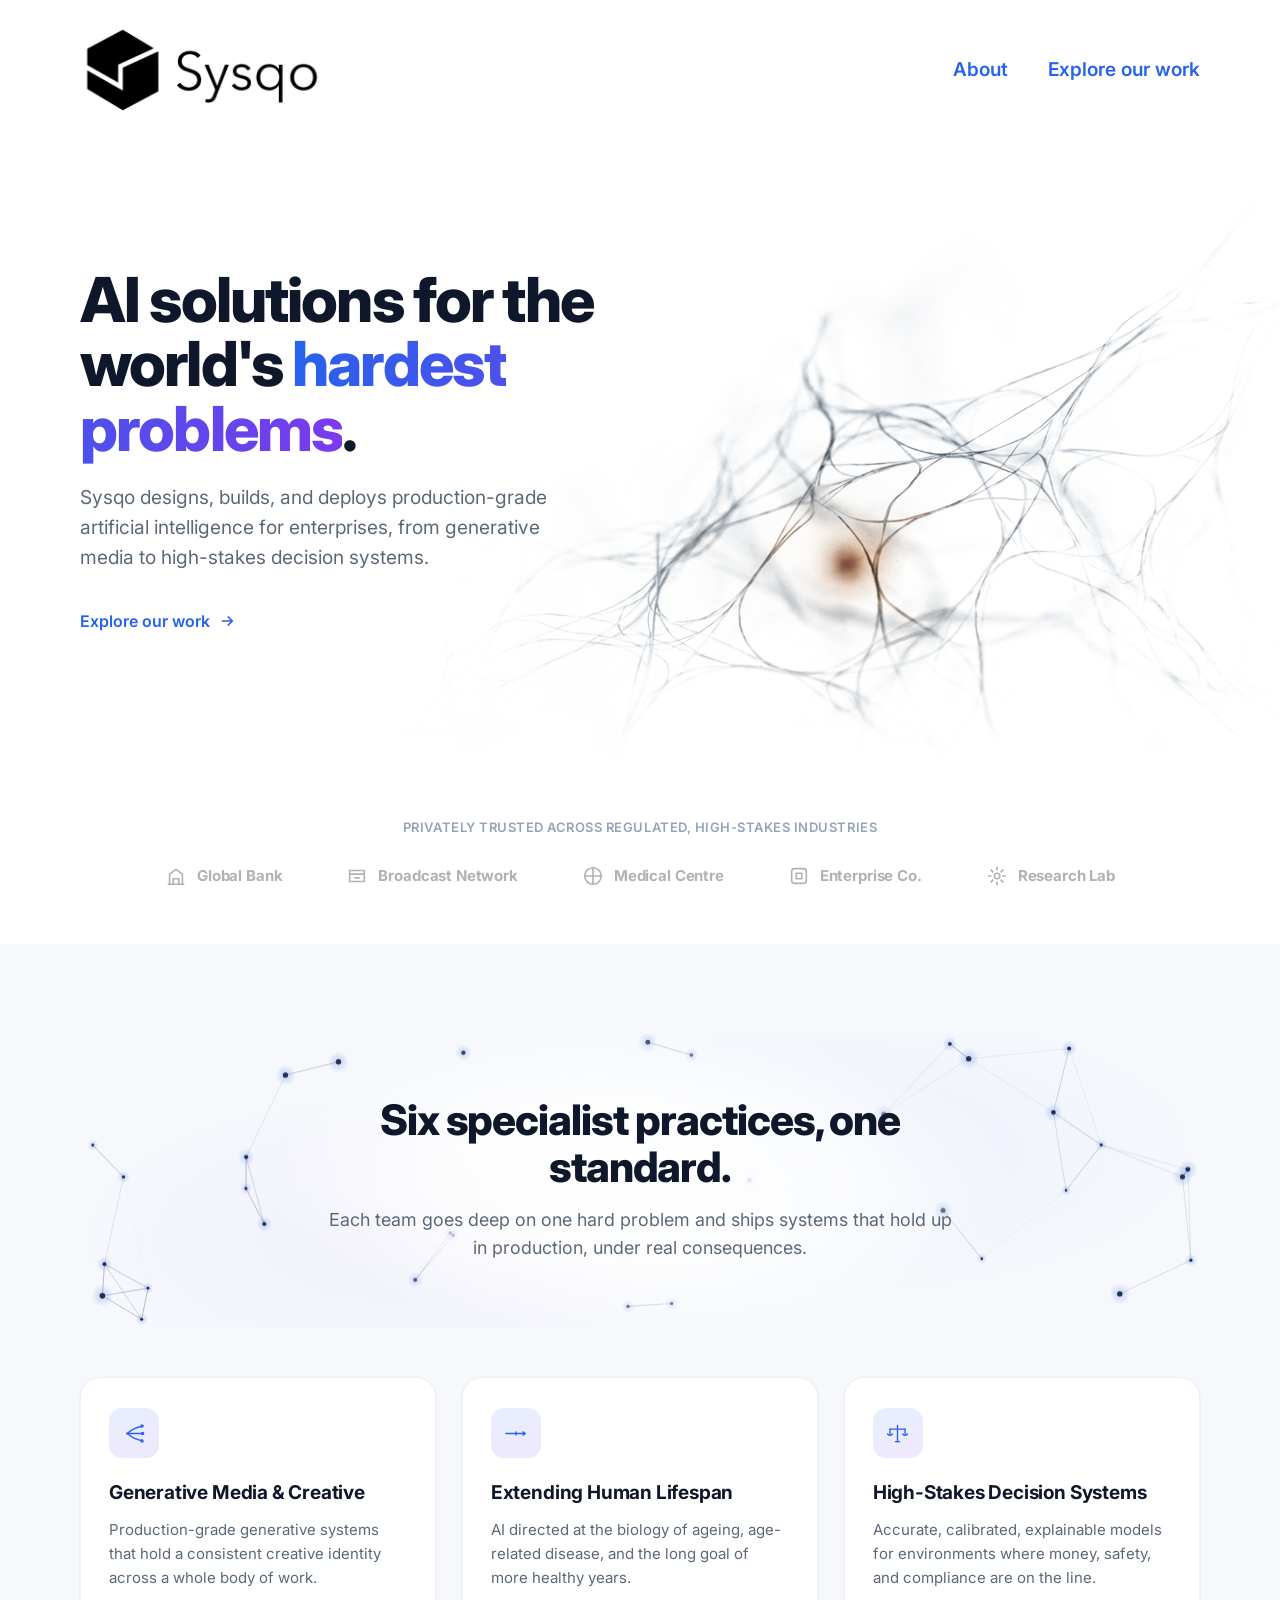
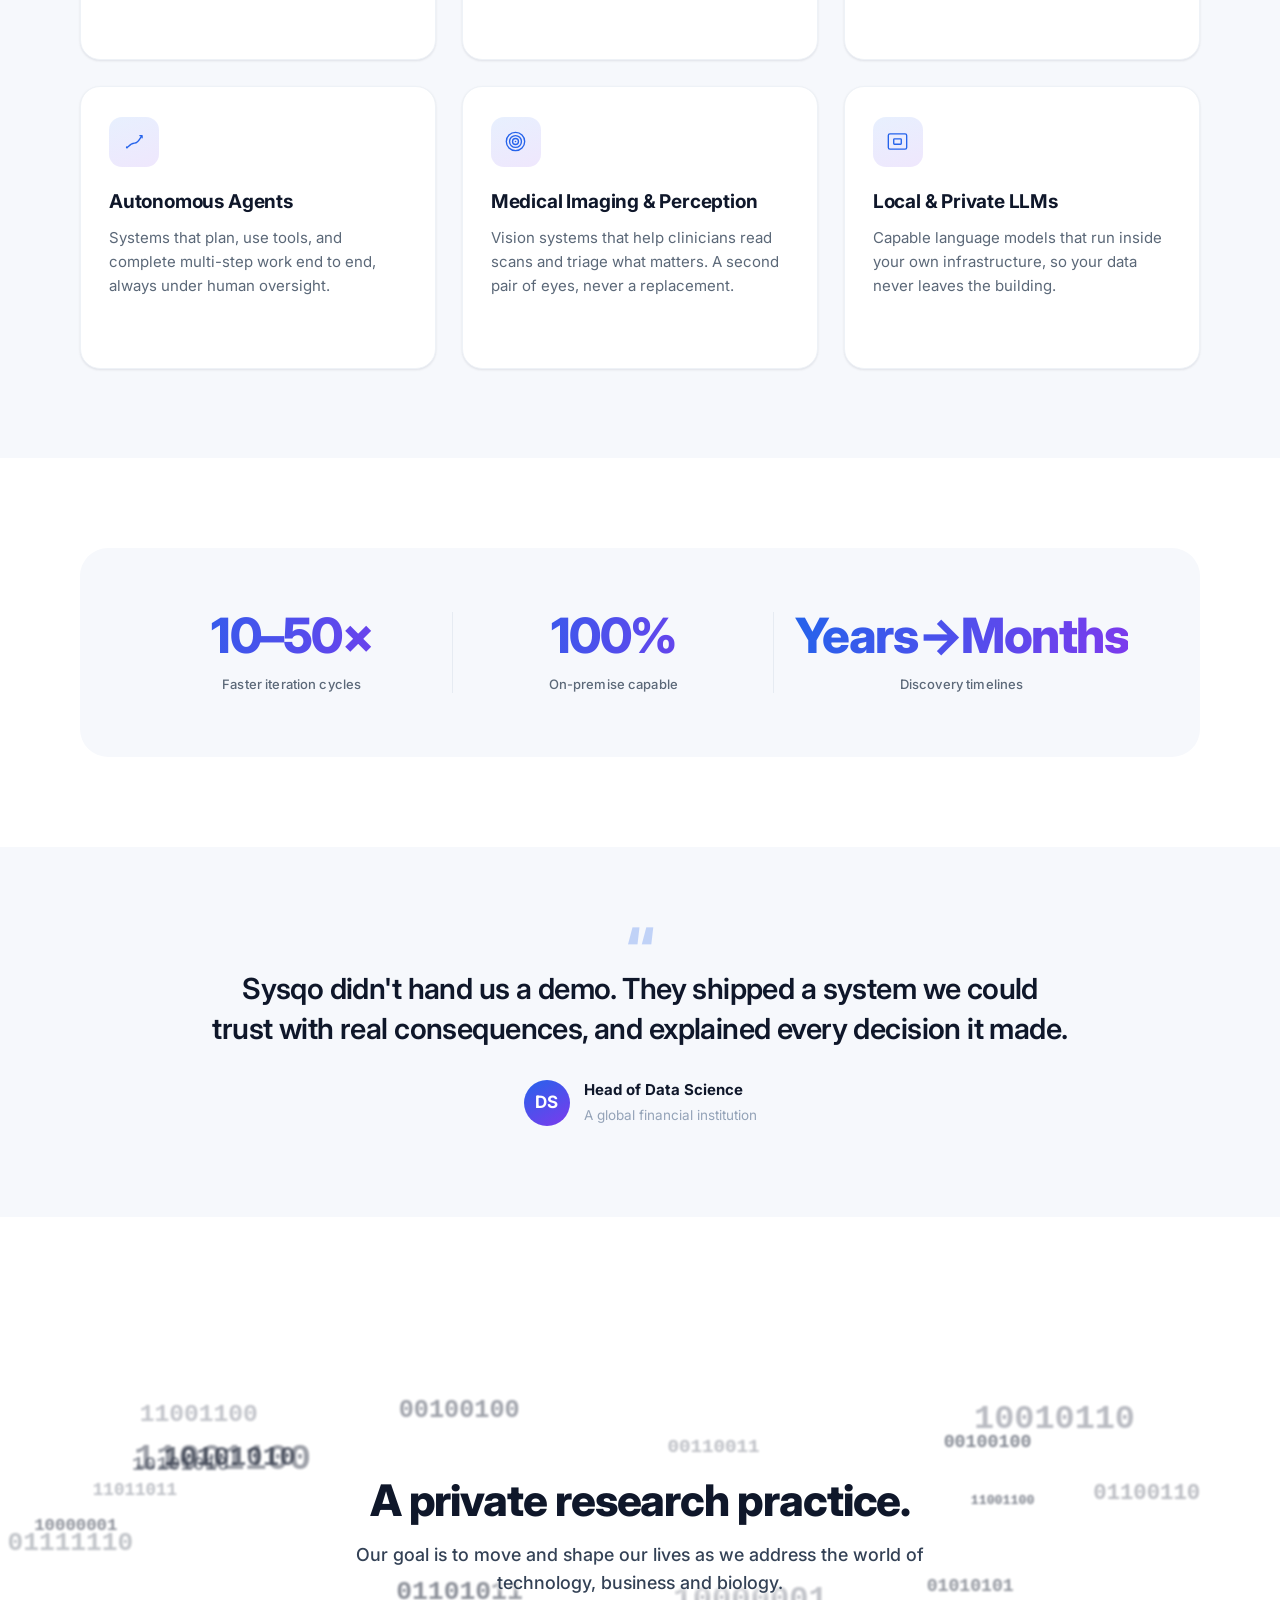
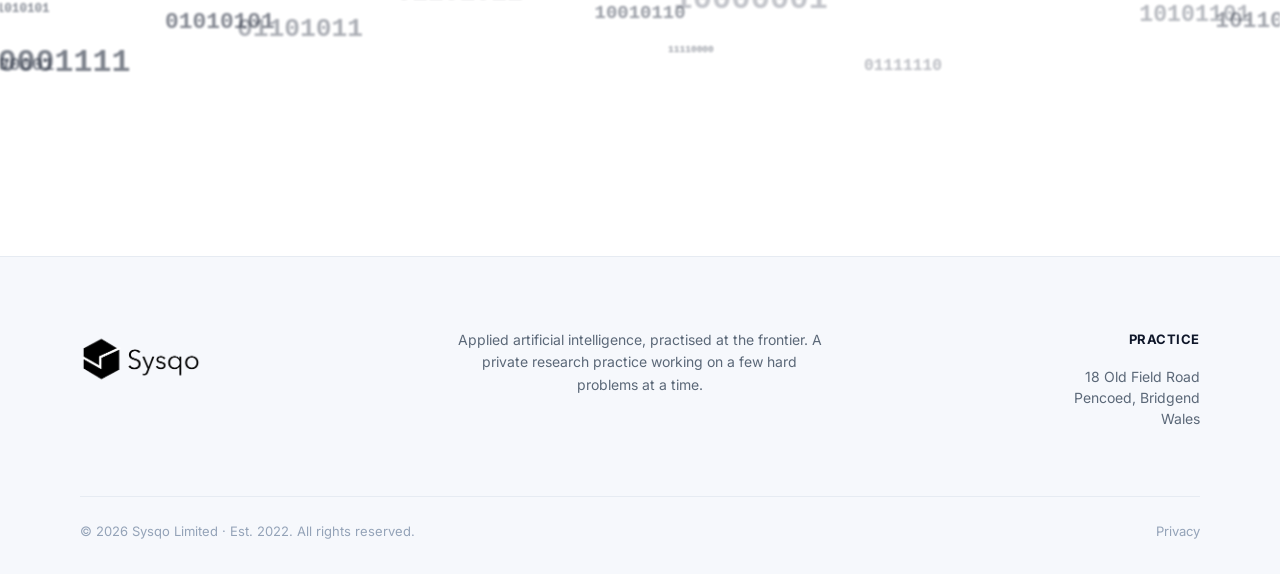
==== index.html @ e26ed6fa "Initial commit: Sysqo SaaS-variation static site Pages: homepage, about, privacy, six practice areas" ====
<!DOCTYPE html>
<html lang="en">
<head>
<meta charset="UTF-8">
<meta name="viewport" content="width=device-width, initial-scale=1.0">
<title>Sysqo · Applied AI for the world's hardest problems</title>
<meta name="description" content="Sysqo is an applied artificial-intelligence consultancy building production-grade AI for enterprises.">
<link rel="preconnect" href="https://fonts.googleapis.com">
<link rel="preconnect" href="https://fonts.gstatic.com" crossorigin>
<link href="https://fonts.googleapis.com/css2?family=Inter:wght@400;500;600;700;800&display=swap" rel="stylesheet">
<style>
:root{
  --bg:#ffffff;
  --bg-soft:#f6f8fc;
  --bg-softer:#eef2f9;
  --ink:#0f172a;
  --ink-2:#334155;
  --muted:#5b6878;
  --faint:#94a3b8;
  --line:#e6ebf2;
  --line-soft:#eef2f7;
  --blue:#2563eb;
  --blue-bright:#3b82f6;
  --blue-deep:#1d4ed8;
  --violet:#7c3aed;
  --card:#ffffff;
  --shadow-sm:0 1px 2px rgba(15,23,42,0.04),0 1px 3px rgba(15,23,42,0.06);
  --shadow-md:0 4px 6px -1px rgba(15,23,42,0.06),0 10px 20px -4px rgba(15,23,42,0.08);
  --shadow-lg:0 12px 28px -8px rgba(15,23,42,0.12),0 24px 48px -12px rgba(15,23,42,0.12);
  --shadow-blue:0 10px 24px -6px rgba(37,99,235,0.4);
  --r-sm:10px;--r:14px;--r-lg:20px;--r-xl:28px;
  --maxw:1200px;
  --gut:clamp(20px,4vw,40px);
  --sans:"Inter",system-ui,-apple-system,"Segoe UI",sans-serif;
  --ease:cubic-bezier(.22,.61,.36,1);
}
*{margin:0;padding:0;box-sizing:border-box}
html{scroll-behavior:smooth}
body{font-family:var(--sans);background:var(--bg);color:var(--ink);line-height:1.6;-webkit-font-smoothing:antialiased;overflow-x:hidden}
a{color:inherit;text-decoration:none}
img{display:block;max-width:100%}
::selection{background:rgba(37,99,235,0.18)}
.wrap{max-width:var(--maxw);margin:0 auto;padding:0 var(--gut)}
.grad-text{background:linear-gradient(100deg,var(--blue),var(--violet));-webkit-background-clip:text;background-clip:text;-webkit-text-fill-color:transparent}

/* ---------- buttons ---------- */
.btn{display:inline-flex;align-items:center;gap:9px;font-weight:600;font-size:15px;line-height:1;
  padding:14px 22px;border-radius:999px;border:1px solid transparent;cursor:pointer;transition:all .25s var(--ease);white-space:nowrap}
.btn svg{width:17px;height:17px}
.btn-primary{background:linear-gradient(180deg,var(--blue-bright),var(--blue));color:#fff;box-shadow:var(--shadow-blue)}
.btn-primary:hover{transform:translateY(-2px);box-shadow:0 14px 30px -6px rgba(37,99,235,0.5)}
.btn-ghost{background:#fff;color:var(--ink);border-color:var(--line)}
.btn-ghost:hover{border-color:var(--blue);color:var(--blue);box-shadow:var(--shadow-sm)}
.btn-sm{padding:11px 18px;font-size:14px}
.btn-white{background:#fff;color:var(--blue-deep)}
.btn-white:hover{transform:translateY(-2px);box-shadow:0 14px 30px -6px rgba(0,0,0,0.18)}

/* ---------- nav ---------- */
.nav{position:sticky;top:0;z-index:50;background:rgba(255,255,255,0.8);backdrop-filter:blur(14px) saturate(1.4);border-bottom:1px solid transparent;transition:border-color .3s,box-shadow .3s}
.nav.scrolled{border-bottom-color:var(--line);box-shadow:var(--shadow-sm)}
.nav-in{max-width:var(--maxw);margin:0 auto;padding:0 var(--gut);height:140px;display:flex;align-items:center;justify-content:space-between}
.brand{display:flex;align-items:center;gap:11px}
.brand img{height:30px;width:auto;display:block}
.nav .brand img{height:120px}
.nav-cta{display:flex;align-items:center;gap:40px}
.nav-explore,.hero-explore{display:inline-flex;align-items:center;gap:8px;font-weight:600;color:var(--blue);transition:gap .25s var(--ease),color .2s}
.nav-explore{font-size:19px}
.nav-explore:hover,.hero-explore:hover{gap:13px;color:var(--blue-deep)}
.hero-explore{font-size:16px;margin-top:2px}
.hero-explore svg{width:18px;height:18px}
.nav-burger{display:none;background:none;border:0;cursor:pointer;width:26px;height:26px;color:var(--ink)}
@media(max-width:860px){
  .nav-explore{display:none}
}

/* ---------- hero ---------- */
.hero{position:relative;display:flex;align-items:center;min-height:clamp(440px,52vw,620px);padding:clamp(48px,7vw,92px) 0;overflow:hidden}
.hero-bg{position:absolute;inset:0;z-index:0;pointer-events:none;background:#fff url("assets/hero-mesh-white.png") no-repeat;background-size:cover;background-position:right center}
.hero-bg::after{content:"";position:absolute;inset:0;background:
  linear-gradient(90deg,#fff 14%,rgba(255,255,255,0.5) 44%,rgba(255,255,255,0) 74%),
  linear-gradient(180deg,rgba(255,255,255,0.3),rgba(255,255,255,0) 22%,rgba(255,255,255,0) 72%,#fff)}
.hero .wrap{position:relative;z-index:2;width:100%}
.hero-copy{max-width:620px}
.eyebrow{display:inline-flex;align-items:center;gap:8px;font-size:13px;font-weight:600;color:var(--blue);background:rgba(37,99,235,0.08);border:1px solid rgba(37,99,235,0.16);padding:6px 13px;border-radius:999px;margin-bottom:22px}
.eyebrow .dot{width:7px;height:7px;border-radius:50%;background:var(--blue);box-shadow:0 0 0 3px rgba(37,99,235,0.18)}
h1.hero-title{font-size:clamp(38px,5.4vw,62px);font-weight:800;line-height:1.04;letter-spacing:-0.03em;color:var(--ink)}
.hero-sub{margin-top:22px;font-size:clamp(17px,1.5vw,20px);color:var(--muted);max-width:42ch;line-height:1.55}
.hero-actions{margin-top:34px;display:flex;flex-wrap:wrap;gap:14px}
.hero-note{margin-top:18px;font-size:13.5px;color:var(--faint)}
@media(max-width:860px){.hero{min-height:0;padding-top:clamp(36px,8vw,56px)}.hero-bg{background-position:right bottom}.hero-bg::after{background:linear-gradient(180deg,rgba(255,255,255,0.62),rgba(255,255,255,0.2) 38%,rgba(255,255,255,0) 66%,#fff),linear-gradient(90deg,#fff 6%,rgba(255,255,255,0.3) 58%,rgba(255,255,255,0) 100%)}}

/* ---------- neural-mesh landscape banner (section header) ---------- */
.sec-banner{position:relative;overflow:hidden;border-radius:var(--r-xl);
  background:transparent;
  margin:0 auto clamp(34px,4vw,50px);padding:clamp(40px,5vw,72px) clamp(28px,5vw,64px);text-align:center}
.sec-banner canvas{position:absolute;inset:0;width:100%;height:100%;z-index:1}
.sec-banner .vglow{position:absolute;inset:0;z-index:1;pointer-events:none;background:radial-gradient(45% 70% at 68% 40%,rgba(37,99,235,0.05),transparent 72%),radial-gradient(40% 70% at 28% 70%,rgba(124,58,237,0.045),transparent 72%)}
.sec-banner-copy{position:relative;z-index:3;max-width:640px;margin:0 auto}
.sec-banner-copy::before{content:"";position:absolute;left:50%;top:50%;transform:translate(-50%,-50%);width:150%;height:240%;z-index:-1;pointer-events:none;background:radial-gradient(closest-side,rgba(255,255,255,0.96),rgba(255,255,255,0.8) 42%,rgba(255,255,255,0) 78%)}
.sec-banner-copy h2.sec-title{color:var(--ink)}
.sec-banner-copy .sec-sub{color:var(--muted)}

/* ---------- logos ---------- */
.logos{padding:clamp(34px,5vw,56px) 0}
.logos .cap{text-align:center;font-size:13px;font-weight:600;letter-spacing:0.04em;text-transform:uppercase;color:var(--faint);margin-bottom:26px}
.logos-row{display:flex;flex-wrap:wrap;align-items:center;justify-content:center;gap:clamp(26px,5vw,64px)}
.logo-item{display:flex;align-items:center;gap:10px;color:#9aa6b6;opacity:.85;filter:grayscale(1);transition:opacity .25s,filter .25s}
.logo-item:hover{opacity:1;filter:grayscale(0);color:var(--ink-2)}
.logo-item svg{width:22px;height:22px}
.logo-item span{font-weight:700;font-size:15px;letter-spacing:-0.01em}

/* ---------- section heads ---------- */
.section{padding:clamp(56px,7vw,96px) 0}
.section.soft{background:var(--bg-soft)}
.sec-head{max-width:640px;margin:0 auto clamp(40px,5vw,58px);text-align:center}
.sec-tag{font-size:13px;font-weight:700;letter-spacing:0.05em;text-transform:uppercase;color:var(--blue);margin-bottom:14px}
h2.sec-title{font-size:clamp(28px,3.4vw,42px);font-weight:800;letter-spacing:-0.025em;line-height:1.1;color:var(--ink)}
.sec-sub{margin-top:16px;font-size:clamp(16px,1.4vw,18px);color:var(--muted);line-height:1.6}

/* ---------- feature cards ---------- */
.cards{display:grid;grid-template-columns:repeat(3,1fr);gap:clamp(18px,2vw,26px)}
@media(max-width:900px){.cards{grid-template-columns:repeat(2,1fr)}}
@media(max-width:600px){.cards{grid-template-columns:1fr}}
.card{background:var(--card);border:1px solid var(--line-soft);border-radius:var(--r-lg);padding:30px 28px;box-shadow:var(--shadow-sm);transition:transform .3s var(--ease),box-shadow .3s var(--ease),border-color .3s;position:relative;z-index:1}
.card:hover{transform:translateY(-4px);box-shadow:var(--shadow-lg);border-color:#dde6f3}
@media(hover:hover) and (min-width:901px){
  /* card stays put — contents and atmosphere animate */
  #what-we-do .card{isolation:isolate}
  /* cursor-following spotlight, scoped inside the card */
  #what-we-do .card::before{content:"";position:absolute;inset:0;border-radius:inherit;
    background:radial-gradient(220px 220px at var(--mx,50%) var(--my,50%),rgba(37,99,235,0.13),rgba(124,58,237,0.06) 40%,transparent 68%);
    opacity:0;transition:opacity .35s var(--ease);pointer-events:none;z-index:0}
  #what-we-do .card:hover::before{opacity:1}
  #what-we-do .card > *{position:relative;z-index:1}
  /* icon glyph spins, grows, fades — lands as a soft watermark behind the text */
  #what-we-do .card .ic{transition:background .55s var(--ease)}
  #what-we-do .card .ic svg{transform-origin:center;transition:transform 1.2s var(--ease),opacity .9s var(--ease),color .4s var(--ease)}
  #what-we-do .card:hover .ic{background:transparent}
  #what-we-do .card:hover .ic svg{transform:translate(95px,60px) scale(6) rotate(38deg);opacity:.15;color:var(--blue-deep)}
  /* text block rises into the space the icon vacates */
  #what-we-do .card .ic ~ *{transition:transform 1.1s var(--ease)}
  #what-we-do .card:hover .ic ~ *{transform:translateY(-65px)}
  /* "Learn more" grows 1.5x, delayed slightly after the text begins to rise */
  #what-we-do .card .more{transform-origin:left center;transition:opacity .4s var(--ease),transform .7s var(--ease) .55s}
  #what-we-do .card:hover .more{transform:translateY(-65px) scale(1.5)}
  /* title takes brand colour on hover */
  #what-we-do .card h3{transition:color .25s var(--ease)}
  #what-we-do .card:hover h3{color:var(--blue-deep)}
  /* neighbour dim: when the grid is being hovered, non-hovered cards fade back */
  #what-we-do .cards:hover .card{opacity:.5;transition:opacity .35s var(--ease)}
  #what-we-do .cards:hover .card:hover{opacity:1}
}
.card .ic{width:50px;height:50px;border-radius:13px;display:flex;align-items:center;justify-content:center;margin-bottom:20px;
  background:linear-gradient(160deg,rgba(59,130,246,0.12),rgba(124,58,237,0.12));color:var(--blue)}
.card .ic svg{width:27px;height:27px}
.card h3{font-size:19px;font-weight:700;letter-spacing:-0.01em;margin-bottom:9px;color:var(--ink)}
.card p{font-size:15px;color:var(--muted);line-height:1.6}
.card .more{margin-top:16px;display:inline-flex;align-items:center;gap:6px;font-size:14px;font-weight:600;color:var(--blue);opacity:0;transform:translateX(-6px);transition:opacity .3s,transform .3s var(--ease)}
.card:hover .more{opacity:1;transform:none}

/* ---------- stats ---------- */
.stats{background:var(--bg-soft);border-radius:var(--r-xl);padding:clamp(42px,5vw,68px) clamp(28px,4vw,56px);
  display:grid;grid-template-columns:repeat(3,1fr);gap:0;position:relative;overflow:hidden}
.stat{position:relative;text-align:center;padding:0 clamp(14px,1.6vw,24px)}
.stat + .stat{border-left:1px solid var(--line)}
.stat .v{font-size:clamp(32px,3.8vw,50px);font-weight:800;letter-spacing:-0.03em;line-height:1;white-space:nowrap;
  background:linear-gradient(100deg,var(--blue),var(--violet));-webkit-background-clip:text;background-clip:text;-webkit-text-fill-color:transparent}
.stat .l{margin-top:14px;font-size:13px;font-weight:500;color:var(--muted);letter-spacing:.01em;line-height:1.45}
@media(max-width:680px){
  .stats{grid-template-columns:repeat(2,1fr);gap:34px 0;padding:38px 28px}
  .stat + .stat{border-left:0}
  .stat:nth-child(2n){border-left:1px solid var(--line)}
}

/* ---------- testimonial ---------- */
.quote{max-width:860px;margin:0 auto;text-align:center}
.quote .mark{font-size:60px;line-height:0.4;color:var(--blue);opacity:.25;font-weight:800}
.quote blockquote{font-size:clamp(20px,2.4vw,29px);font-weight:600;letter-spacing:-0.02em;line-height:1.4;color:var(--ink);margin:8px 0 28px}
.quote .who{display:flex;align-items:center;justify-content:center;gap:14px}
.quote .av{width:46px;height:46px;border-radius:50%;background:linear-gradient(150deg,var(--blue),var(--violet));display:flex;align-items:center;justify-content:center;color:#fff;font-weight:700;font-size:17px}
.quote .who .nm{text-align:left}
.quote .who .nm b{display:block;font-weight:700;font-size:15px;color:var(--ink)}
.quote .who .nm span{font-size:13.5px;color:var(--faint)}

/* ---------- final cta ---------- */
.cta-band{background:transparent;padding:clamp(56px,7vw,96px) 0;text-align:center;position:relative;overflow:hidden;min-height:clamp(320px,36vw,460px);display:flex;flex-direction:column;justify-content:center}
.cta-inner{position:relative;z-index:2;max-width:var(--maxw);margin:0 auto;padding:0 var(--gut)}
.cta-band h2{position:relative;font-size:clamp(28px,3.4vw,44px);font-weight:800;letter-spacing:-0.025em;color:var(--ink);line-height:1.12;text-shadow:0 0 44px #fff,0 0 28px #fff,0 0 16px #fff,0 0 8px #fff,0 0 4px #fff}
.cta-band p{position:relative;margin-top:16px;font-size:clamp(16px,1.4vw,18px);font-weight:500;color:var(--ink-2);max-width:52ch;margin-left:auto;margin-right:auto;line-height:1.55;text-shadow:0 0 36px #fff,0 0 22px #fff,0 0 12px #fff,0 0 6px #fff,0 0 3px #fff}
.cta-band .acts{position:relative;margin-top:30px;display:flex;flex-wrap:wrap;gap:14px;justify-content:center}
.cta-band .crowd{position:absolute;inset:0;width:100%;height:100%;z-index:0;opacity:.9;filter:blur(1.2px);pointer-events:none;-webkit-mask:linear-gradient(180deg,transparent,#000 14%,#000 86%,transparent);mask:linear-gradient(180deg,transparent,#000 14%,#000 86%,transparent)}
.cta-band h2,.cta-band p{z-index:2}

/* ---------- footer ---------- */
.footer{background:var(--bg-soft);border-top:1px solid var(--line);padding:clamp(48px,6vw,72px) 0 32px}
.foot-grid{display:grid;grid-template-columns:1fr 1.4fr 1fr;gap:clamp(28px,4vw,48px);align-items:start}
.foot-brand .brand{margin-bottom:16px}
.foot-brand .brand img{height:60px}
.foot-tagline p{font-size:14px;color:var(--muted);line-height:1.6;max-width:42ch;margin:0 auto}
@media(min-width:821px){
  .foot-tagline{text-align:center}
  .foot-col{text-align:right}
}
@media(max-width:820px){
  .foot-grid{grid-template-columns:1fr 1fr;gap:34px}
  .foot-brand{grid-column:1;grid-row:1}
  .foot-col{grid-column:2;grid-row:1}
  .foot-tagline{grid-column:1 / -1;grid-row:2;text-align:center}
}
.foot-col h4{font-size:13px;font-weight:700;letter-spacing:0.04em;text-transform:uppercase;color:var(--ink);margin-bottom:16px}
.foot-col a,.foot-col p{display:block;font-size:14px;color:var(--muted);margin-bottom:11px;transition:color .2s;line-height:1.5}
.foot-col a:hover{color:var(--blue)}
.foot-bottom{margin-top:clamp(36px,5vw,56px);padding-top:24px;border-top:1px solid var(--line);display:flex;flex-wrap:wrap;gap:12px 24px;align-items:center;justify-content:space-between}
.foot-bottom p{font-size:13px;color:var(--faint)}
.foot-bottom .legal{display:flex;gap:20px}
.foot-bottom .legal a{font-size:13px;color:var(--faint)}
.foot-bottom .legal a:hover{color:var(--blue)}

/* reveal */
.rv{opacity:0;transform:translateY(22px);transition:opacity .7s var(--ease),transform .7s var(--ease)}
.rv.in{opacity:1;transform:none}
.rv.d1{transition-delay:.08s}.rv.d2{transition-delay:.16s}.rv.d3{transition-delay:.24s}
@media(prefers-reduced-motion:reduce){.rv{opacity:1;transform:none;transition:none}.sec-banner .vbadge .pulse{animation:none}}
</style>
</head>
<body>

  <template id="__bundler_thumbnail" data-bg-color="#ffffff">
    <svg viewBox="0 0 1200 800" xmlns="http://www.w3.org/2000/svg">
      <defs><linearGradient id="tg" x1="0" y1="0" x2="1" y2="1"><stop stop-color="#3b82f6"/><stop offset="1" stop-color="#7c3aed"/></linearGradient></defs>
      <g transform="translate(600 360)">
        <circle cx="0" cy="-70" r="34" fill="url(#tg)"/>
        <circle cx="-95" cy="80" r="34" fill="url(#tg)"/>
        <circle cx="95" cy="80" r="34" fill="url(#tg)"/>
        <path d="M0 -70 L-95 80 M0 -70 L95 80 M-95 80 L95 80" stroke="url(#tg)" stroke-width="16" opacity="0.5" fill="none"/>
      </g>
      <text x="600" y="560" text-anchor="middle" font-family="Inter,Arial,sans-serif" font-weight="800" font-size="92" letter-spacing="-2" fill="#0f172a">Sysqo</text>
    </svg>
  </template>

  <!-- NAV -->
  <nav class="nav" id="nav">
    <div class="nav-in">
      <a class="brand" href="#top" aria-label="Sysqo">
        <img src="assets/sysqo-wordmark.png" alt="Sysqo" data-comment-anchor="e89434e9af-img">
      </a>
      <div class="nav-cta">
        <a class="nav-explore" href="about.html">About</a>
        <a class="nav-explore" href="#what-we-do">Explore our work</a>
        <button class="nav-burger" aria-label="Menu"><svg viewBox="0 0 24 24" fill="none" stroke="currentColor" stroke-width="2"><path d="M4 7h16M4 12h16M4 17h16"/></svg></button>
      </div>
    </div>
  </nav>

  <span id="top"></span>

  <!-- HERO -->
  <header class="hero">
    <div class="hero-bg" aria-hidden="true"></div>
    <div class="wrap">
      <div class="hero-copy rv">
        <h1 class="hero-title">AI solutions for the world's <span class="grad-text">hardest problems</span>.</h1>
        <p class="hero-sub">Sysqo designs, builds, and deploys production-grade artificial intelligence for enterprises, from generative media to high-stakes decision systems.</p>
        <div class="hero-actions">
          <a class="hero-explore" href="#what-we-do">Explore our work
            <svg viewBox="0 0 24 24" fill="none" stroke="currentColor" stroke-width="2.2"><path d="M5 12h14M13 6l6 6-6 6"/></svg>
          </a>
        </div>
      </div>
    </div>
  </header>

  <!-- LOGOS -->
  <section class="logos">
    <div class="wrap">
      <p class="cap">Privately trusted across regulated, high-stakes industries</p>
      <div class="logos-row rv">
        <div class="logo-item"><svg viewBox="0 0 24 24" fill="none" stroke="currentColor" stroke-width="1.8"><path d="M3 21h18M5 21V10l7-5 7 5v11M9 21v-6h6v6"/></svg><span>Global Bank</span></div>
        <div class="logo-item"><svg viewBox="0 0 24 24" fill="none" stroke="currentColor" stroke-width="1.8"><path d="M4 6h16v12H4zM4 10h16M9 14h6"/></svg><span>Broadcast Network</span></div>
        <div class="logo-item"><svg viewBox="0 0 24 24" fill="none" stroke="currentColor" stroke-width="1.8"><circle cx="12" cy="12" r="9"/><path d="M12 3v18M3 12h18"/></svg><span>Medical Centre</span></div>
        <div class="logo-item"><svg viewBox="0 0 24 24" fill="none" stroke="currentColor" stroke-width="1.8"><rect x="4" y="4" width="16" height="16" rx="3"/><path d="M9 9h6v6H9z"/></svg><span>Enterprise Co.</span></div>
        <div class="logo-item"><svg viewBox="0 0 24 24" fill="none" stroke="currentColor" stroke-width="1.8"><circle cx="12" cy="12" r="3"/><path d="M12 2v4M12 18v4M2 12h4M18 12h4M5 5l3 3M16 16l3 3M19 5l-3 3M8 16l-3 3"/></svg><span>Research Lab</span></div>
      </div>
    </div>
  </section>

  <!-- WHAT WE DO -->
  <section class="section soft" id="what-we-do">
    <div class="wrap">
      <div class="sec-banner rv">
        <canvas id="mesh"></canvas>
        <div class="vglow"></div>
        <div class="sec-banner-copy">
          <h2 class="sec-title">Six specialist practices, one standard.</h2>
          <p class="sec-sub" data-comment-anchor="ea4e3bc7bd-p">Each team goes deep on one hard problem and ships systems that hold up in production, under real consequences.</p>
        </div>
      </div>
      <div class="cards">
        <a class="card rv" href="generative-media.html">
          <div class="ic"><svg viewBox="0 0 100 100" fill="none" stroke="currentColor" stroke-width="5" stroke-linecap="round" stroke-linejoin="round"><circle cx="22" cy="50" r="4" fill="currentColor" stroke="none"/><path d="M26 47Q50 28 76 24"/><path d="M26 50Q52 50 78 50"/><path d="M26 53Q50 72 76 76"/><circle cx="78" cy="22" r="4"/><circle cx="80" cy="50" r="4"/><circle cx="78" cy="78" r="4"/></svg></div>
          <h3>Generative Media &amp; Creative</h3>
          <p>Production-grade generative systems that hold a consistent creative identity across a whole body of work.</p>
          <span class="more">Learn more →</span>
        </a>
        <a class="card rv d1" href="lifespan.html">
          <div class="ic"><svg viewBox="0 0 100 100" fill="none" stroke="currentColor" stroke-width="5" stroke-linecap="round" stroke-linejoin="round"><line x1="14" y1="50" x2="84" y2="50"/><line x1="52" y1="44" x2="52" y2="56"/><polyline points="78,44 86,50 78,56"/></svg></div>
          <h3>Extending Human Lifespan</h3>
          <p>AI directed at the biology of ageing, age-related disease, and the long goal of more healthy years.</p>
          <span class="more">Learn more →</span>
        </a>
        <a class="card rv d2" href="decision-systems.html">
          <div class="ic"><svg viewBox="0 0 100 100" fill="none" stroke="currentColor" stroke-width="5" stroke-linecap="round" stroke-linejoin="round"><line x1="50" y1="20" x2="50" y2="80"/><line x1="22" y1="34" x2="78" y2="34"/><line x1="22" y1="34" x2="22" y2="52"/><line x1="78" y1="34" x2="78" y2="52"/><path d="M13 52Q22 62 31 52"/><path d="M69 52Q78 62 87 52"/><line x1="42" y1="80" x2="58" y2="80"/></svg></div>
          <h3>High-Stakes Decision Systems</h3>
          <p>Accurate, calibrated, explainable models for environments where money, safety, and compliance are on the line.</p>
          <span class="more">Learn more →</span>
        </a>
        <a class="card rv" href="agents.html">
          <div class="ic"><svg viewBox="0 0 100 100" fill="none" stroke="currentColor" stroke-width="5" stroke-linecap="round" stroke-linejoin="round"><circle cx="22" cy="72" r="4" fill="currentColor" stroke="none"/><path d="M26 70Q38 56 50 56 T76 30"/><polyline points="70,28 78,28 78,36"/></svg></div>
          <h3>Autonomous Agents</h3>
          <p data-comment-anchor="0a126b8fb8-p">Systems that plan, use tools, and complete multi-step work end to end, always under human oversight.</p>
          <span class="more">Learn more →</span>
        </a>
        <a class="card rv d1" href="medical-imaging.html">
          <div class="ic"><svg viewBox="0 0 100 100" fill="none" stroke="currentColor" stroke-width="5" stroke-linecap="round" stroke-linejoin="round"><circle cx="50" cy="50" r="34"/><circle cx="50" cy="50" r="22"/><circle cx="50" cy="50" r="11"/><circle cx="50" cy="50" r="3" fill="currentColor" stroke="none"/></svg></div>
          <h3>Medical Imaging &amp; Perception</h3>
          <p>Vision systems that help clinicians read scans and triage what matters. A second pair of eyes, never a replacement.</p>
          <span class="more">Learn more →</span>
        </a>
        <a class="card rv d2" href="local-llms.html">
          <div class="ic"><svg viewBox="0 0 100 100" fill="none" stroke="currentColor" stroke-width="5" stroke-linecap="round" stroke-linejoin="round"><rect x="16" y="22" width="68" height="56" rx="6" ry="6"/><rect x="36" y="40" width="28" height="20" rx="2.5" ry="2.5"/></svg></div>
          <h3>Local &amp; Private LLMs</h3>
          <p>Capable language models that run inside your own infrastructure, so your data never leaves the building.</p>
          <span class="more">Learn more →</span>
        </a>
      </div>
    </div>
  </section>

  <!-- STATS -->
  <section class="section" id="stats">
    <div class="wrap">
      <div class="stats rv">
        <div class="stat"><div class="v">10–50×</div><div class="l">Faster iteration cycles</div></div>
        <div class="stat"><div class="v">100%</div><div class="l">On-premise capable</div></div>
        <div class="stat"><div class="v">Years→Months</div><div class="l">Discovery timelines</div></div>
      </div>
    </div>
  </section>

  <!-- TESTIMONIAL -->
  <section class="section soft" id="story">
    <div class="wrap">
      <div class="quote rv">
        <div class="mark">&ldquo;</div>
        <blockquote>Sysqo didn't hand us a demo. They shipped a system we could trust with real consequences, and explained every decision it made.</blockquote>
        <div class="who">
          <div class="av">DS</div>
          <div class="nm"><b>Head of Data Science</b><span>A global financial institution</span></div>
        </div>
      </div>
    </div>
  </section>

  <!-- CLOSING STATEMENT -->
  <section class="section" id="ethos">
    <div class="cta-band rv">
      <canvas id="crowd" class="crowd" aria-hidden="true"></canvas>
      <div class="cta-inner">
        <h2>A private research practice.</h2>
        <p data-comment-anchor="d727c2ad15-p">Our goal is to move and shape our lives as we address the world of technology, business and biology.</p>
      </div>
    </div>
  </section>

  <!-- FOOTER -->
  <footer class="footer">
    <div class="wrap">
      <div class="foot-grid">
        <div class="foot-brand">
          <a class="brand" href="#top" aria-label="Sysqo">
            <img src="assets/sysqo-wordmark.png" alt="Sysqo">
          </a>
        </div>
        <div class="foot-tagline">
          <p>Applied artificial intelligence, practised at the frontier. A private research practice working on a few hard problems at a time.</p>
        </div>
        <div class="foot-col">
          <h4>Practice</h4>
          <p>18 Old Field Road<br>Pencoed, Bridgend<br>Wales</p>
        </div>
      </div>
      <div class="foot-bottom">
        <p>© <span id="yr">2026</span> Sysqo Limited · Est. 2022. All rights reserved.</p>
        <div class="legal"><a href="privacy.html">Privacy</a></div>
      </div>
    </div>
  </footer>

  <script>
  (function(){
    var reduce = matchMedia('(prefers-reduced-motion: reduce)').matches;
    var nav=document.getElementById('nav');
    addEventListener('scroll',function(){nav.classList.toggle('scrolled',scrollY>8);},{passive:true});
    document.getElementById('yr').textContent=new Date().getFullYear();
    var rvs=[].slice.call(document.querySelectorAll('.rv'));
    function check(){var vh=innerHeight;for(var i=rvs.length-1;i>=0;i--){var r=rvs[i].getBoundingClientRect();if(r.top<vh*0.9&&r.bottom>0){rvs[i].classList.add('in');rvs.splice(i,1);}}}
    if(reduce){rvs.forEach(function(e){e.classList.add('in');});}else{check();addEventListener('scroll',check,{passive:true});addEventListener('resize',check);setTimeout(function(){rvs.forEach(function(e){e.classList.add('in');});},2500);}

    /* cursor spotlight on practice cards — writes --mx/--my for the ::before radial gradient */
    [].slice.call(document.querySelectorAll('#what-we-do .card')).forEach(function(card){
      card.addEventListener('pointermove',function(e){
        var r=card.getBoundingClientRect();
        card.style.setProperty('--mx',(e.clientX-r.left)+'px');
        card.style.setProperty('--my',(e.clientY-r.top)+'px');
      });
    });

    var cv=document.getElementById('mesh');if(!cv)return;var ctx=cv.getContext('2d');var W,H,DPR,nodes=[],raf;
    function size(){DPR=Math.min(devicePixelRatio||1,2);var r=cv.getBoundingClientRect();W=r.width;H=r.height;cv.width=W*DPR;cv.height=H*DPR;ctx.setTransform(DPR,0,0,DPR,0,0);}
    function init(){var n=Math.round(Math.max(16,Math.min(34,W*H/9000)));nodes=[];for(var i=0;i<n;i++){nodes.push({x:Math.random()*W,y:Math.random()*H,vx:(Math.random()-.5)*0.28,vy:(Math.random()-.5)*0.28,r:Math.random()*1.8+1.2});}}
    function frame(){ctx.clearRect(0,0,W,H);
      for(var i=0;i<nodes.length;i++){var a=nodes[i];a.x+=a.vx;a.y+=a.vy;if(a.x<0||a.x>W)a.vx*=-1;if(a.y<0||a.y>H)a.vy*=-1;}
      for(var i=0;i<nodes.length;i++){for(var j=i+1;j<nodes.length;j++){var a=nodes[i],b=nodes[j];var dx=a.x-b.x,dy=a.y-b.y;var d=Math.sqrt(dx*dx+dy*dy);if(d<120){var o=(1-d/120)*0.55;ctx.strokeStyle='rgba(51,65,85,'+o+')';ctx.lineWidth=0.8;ctx.beginPath();ctx.moveTo(a.x,a.y);ctx.lineTo(b.x,b.y);ctx.stroke();}}}
      for(var i=0;i<nodes.length;i++){var a=nodes[i];var g=ctx.createRadialGradient(a.x,a.y,0,a.x,a.y,a.r*4);g.addColorStop(0,'rgba(37,99,235,0.26)');g.addColorStop(1,'rgba(37,99,235,0)');ctx.fillStyle=g;ctx.beginPath();ctx.arc(a.x,a.y,a.r*4,0,7);ctx.fill();ctx.fillStyle='rgba(20,30,54,0.9)';ctx.beginPath();ctx.arc(a.x,a.y,a.r,0,7);ctx.fill();}
      raf=requestAnimationFrame(frame);}
    function start(){size();init();frame();if(reduce)cancelAnimationFrame(raf);}
    addEventListener('resize',function(){size();init();});start();

    /* closing band: drifting 8-bit binary sequences, growing and shrinking, all horizontal */
    var cc=document.getElementById('crowd');
    if(cc){
      var cx=cc.getContext('2d'),CW,CH,CD,figs=[],craf,ct0=performance.now();
      /* curated 8-bit set: alternating, split, palindromic, mixed — reads as data, not noise */
      var BITS=['10101010','01010101','11110000','00001111','11001100','00110011',
                '10110100','01101011','10010110','01100110','11011011','00100100',
                '10000001','01111110','11111111','10101101'];
      function csize(){CD=Math.min(devicePixelRatio||1,2);var r=cc.getBoundingClientRect();CW=r.width;CH=r.height;cc.width=CW*CD;cc.height=CH*CD;cx.setTransform(CD,0,0,CD,0,0);}
      function cinit(){var n=Math.max(16,Math.min(32,Math.round(CW/50)));figs=[];for(var i=0;i<n;i++){figs.push({
        x:Math.random()*CW,
        y:0.18+Math.random()*0.64,                       /* vertical position 0..1 of CH */
        scale:0.65+Math.random()*0.95,                   /* base size multiplier */
        vx:(0.07+Math.random()*0.15)*(Math.random()<0.5?-1:1),
        phase:Math.random()*6.28,
        sway:4+Math.random()*9,                          /* horizontal sine wander */
        sp:0.4+Math.random()*0.42,
        bob:0.25+Math.random()*0.35,                     /* vertical float amplitude */
        tone:0.28+Math.random()*0.42,                    /* opacity range */
        pulse:0.14+Math.random()*0.24,                   /* grow/shrink amplitude */
        pulseSp:0.32+Math.random()*0.5,                  /* grow/shrink speed */
        bits:BITS[Math.floor(Math.random()*BITS.length)]
      });}}
      function figure(f,t){
        /* fixed integer reference size — rasterized once, never re-rasterized per frame */
        var refSize=Math.max(8,Math.round(CH*0.0425*f.scale));
        /* grow/shrink via canvas scale (smooth interpolation, no rasterization jitter) */
        var scl=1+Math.sin(t*f.pulseSp+f.phase)*f.pulse;
        var x=f.x+Math.sin(t*f.sp+f.phase)*f.sway;
        var y=CH*f.y+Math.sin(t*f.sp*0.65+f.phase)*refSize*f.bob;
        cx.save();
        cx.fillStyle='rgba(15,23,42,'+f.tone.toFixed(3)+')';
        cx.font='600 '+refSize+'px ui-monospace, "SF Mono", Menlo, Consolas, monospace';
        cx.textAlign='center';
        cx.textBaseline='middle';
        cx.translate(x,y);
        cx.scale(scl,scl);
        cx.fillText(f.bits,0,0);
        cx.restore();
      }
      function cframe(now){cx.clearRect(0,0,CW,CH);var t=(now-ct0)/1000;for(var i=0;i<figs.length;i++){var f=figs[i];f.x+=f.vx;if(f.x<-220)f.x=CW+220;if(f.x>CW+220)f.x=-220;figure(f,t);}craf=requestAnimationFrame(cframe);}
      function cstart(){csize();cinit();craf=requestAnimationFrame(cframe);if(reduce){cancelAnimationFrame(craf);cx.clearRect(0,0,CW,CH);for(var i=0;i<figs.length;i++)figure(figs[i],2.2);}}
      addEventListener('resize',function(){csize();cinit();});cstart();
    }
  })();
  </script>
</body>
</html>
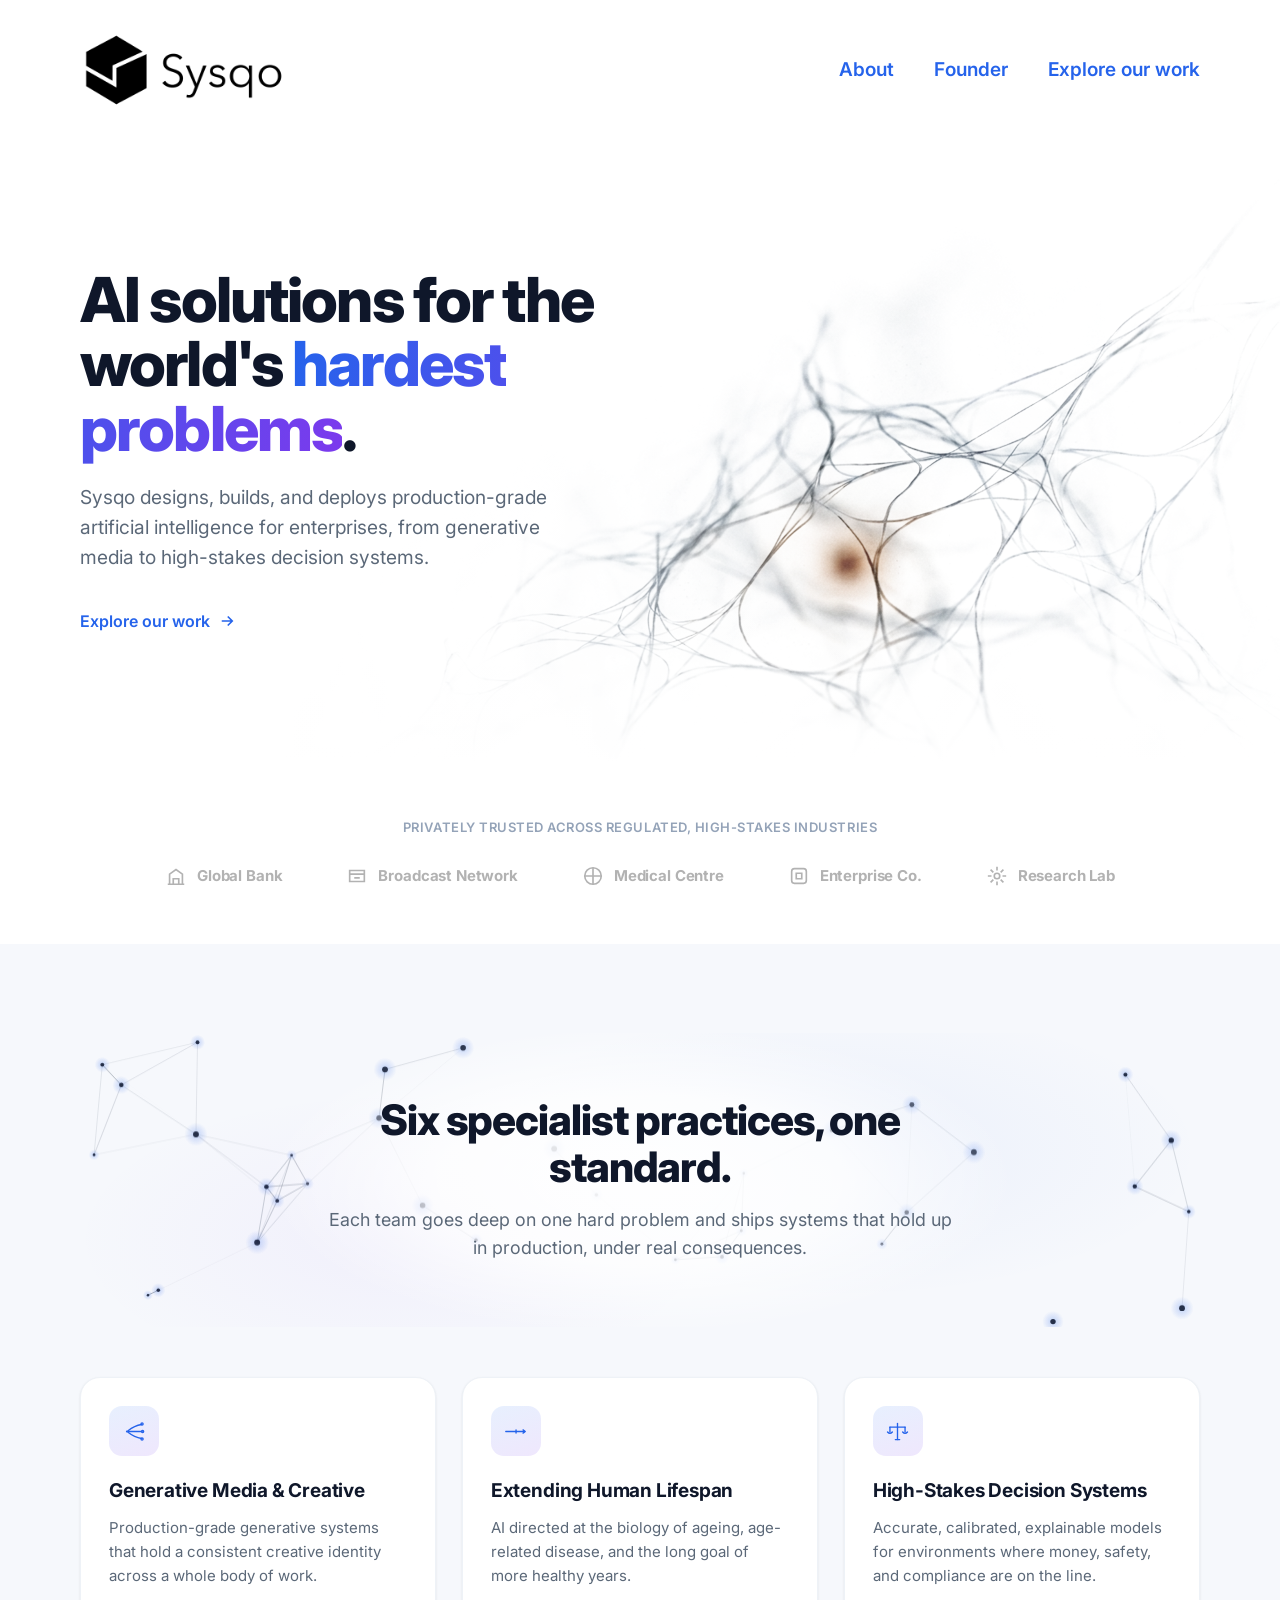
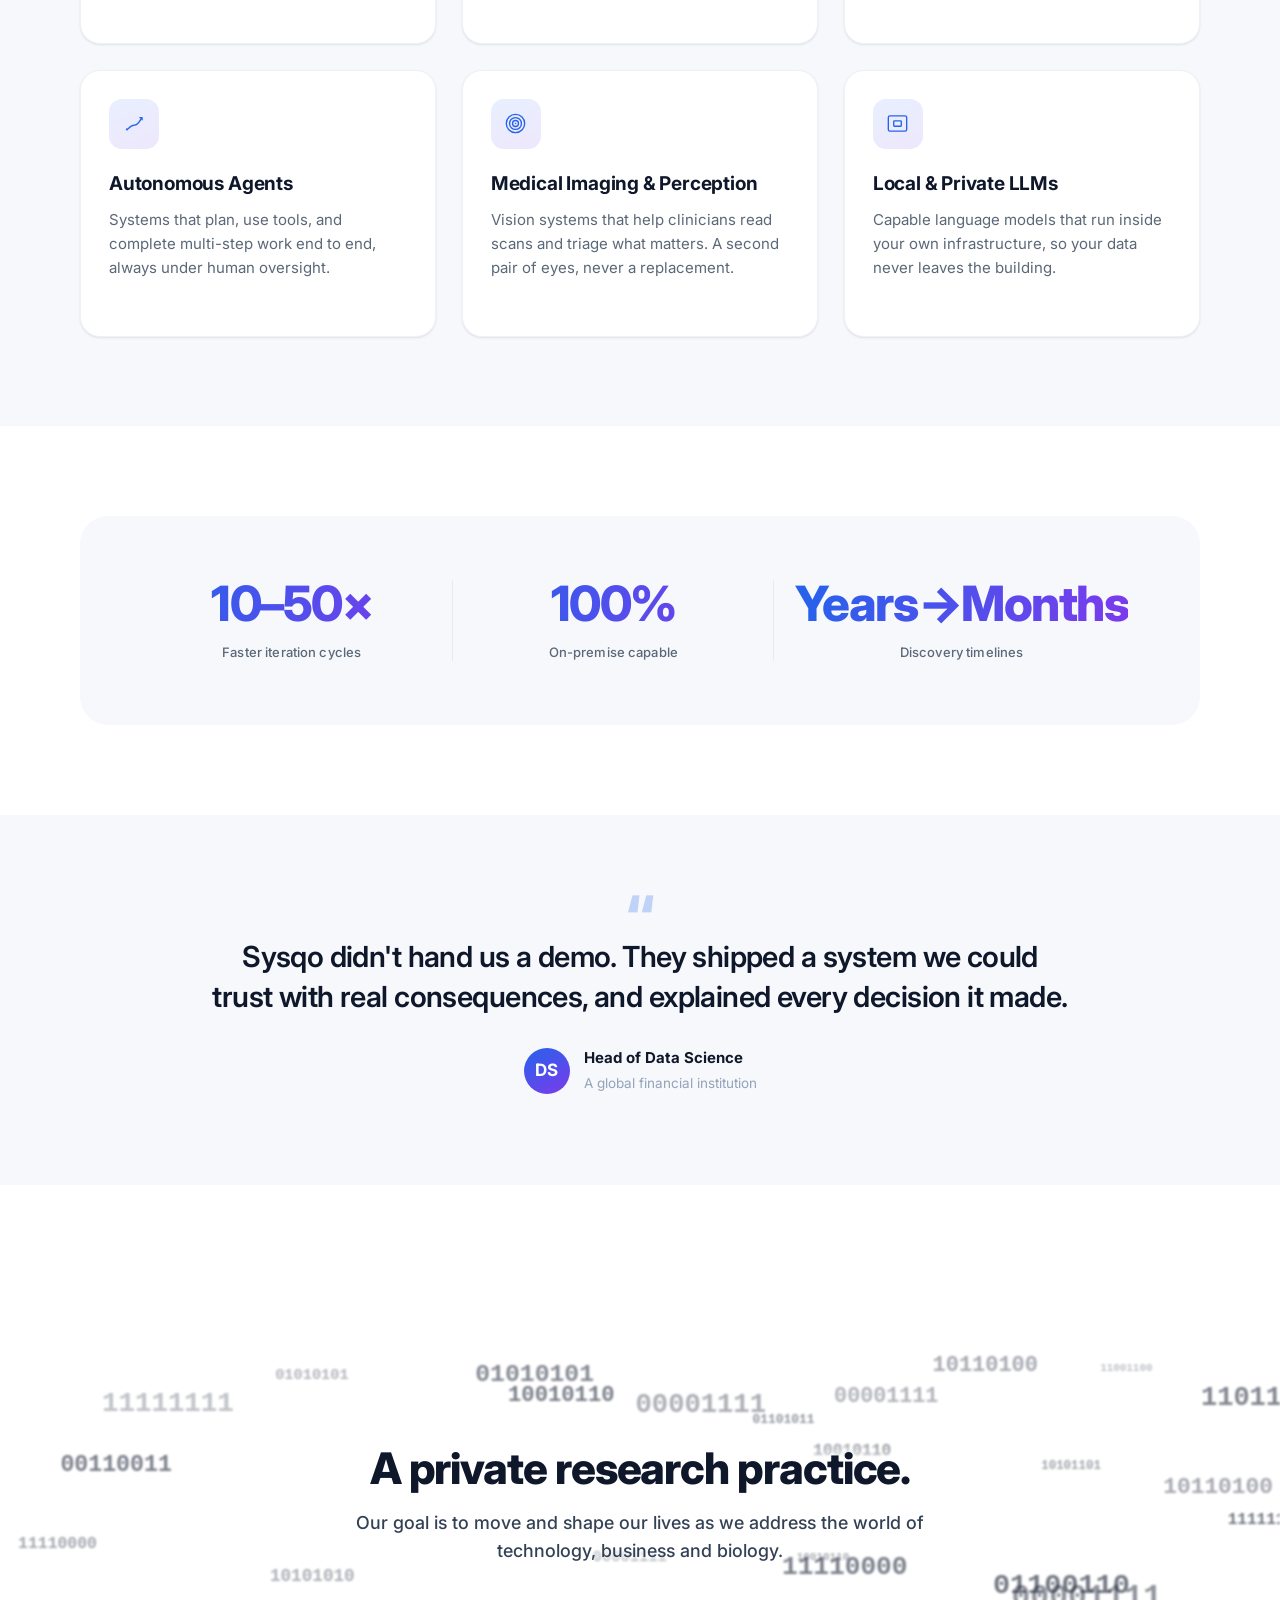
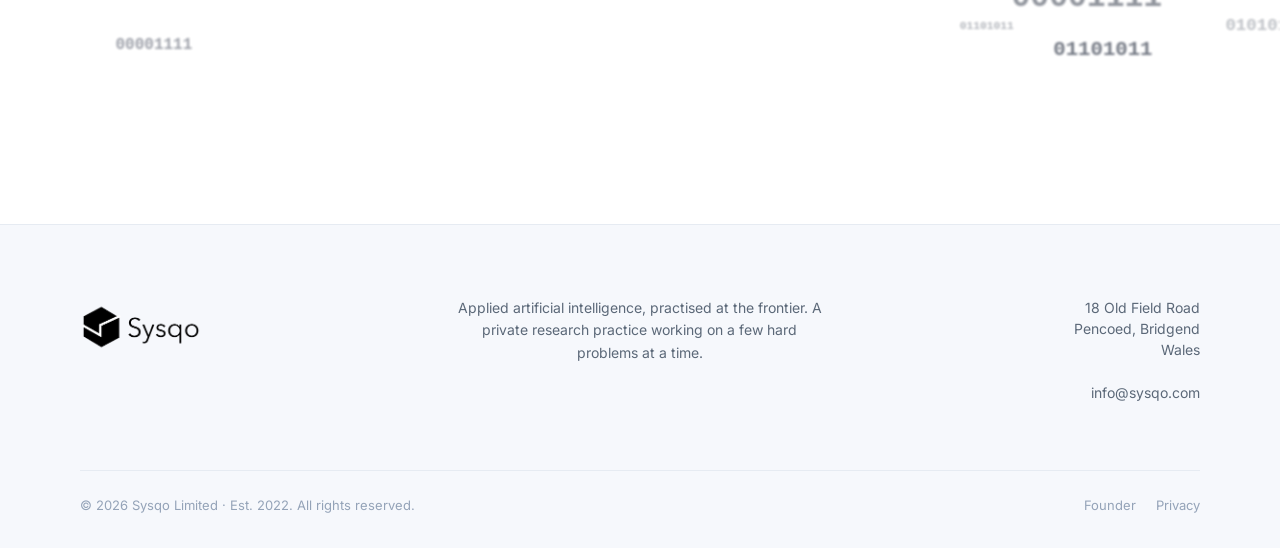
==== commit 8c3cb103: "Add founder page, mobile menu, animated decision-systems hero, favicon Major additions: - Founder pa" ====
--- a/index.html
+++ b/index.html
@@ -5,6 +5,8 @@
 <meta name="viewport" content="width=device-width, initial-scale=1.0">
 <title>Sysqo · Applied AI for the world's hardest problems</title>
 <meta name="description" content="Sysqo is an applied artificial-intelligence consultancy building production-grade AI for enterprises.">
+<link rel="icon" type="image/png" href="assets/favicon.png">
+<link rel="apple-touch-icon" href="assets/favicon.png">
 <link rel="preconnect" href="https://fonts.googleapis.com">
 <link rel="preconnect" href="https://fonts.gstatic.com" crossorigin>
 <link href="https://fonts.googleapis.com/css2?family=Inter:wght@400;500;600;700;800&display=swap" rel="stylesheet">
@@ -61,14 +63,36 @@
 .nav-in{max-width:var(--maxw);margin:0 auto;padding:0 var(--gut);height:140px;display:flex;align-items:center;justify-content:space-between}
 .brand{display:flex;align-items:center;gap:11px}
 .brand img{height:30px;width:auto;display:block}
-.nav .brand img{height:120px}
+.nav .brand img{height:102px}
+@media(max-width:860px){
+  .nav-in{height:70px}
+  .nav .brand img{height:60px}
+  .nav .nav-burger{display:inline-flex !important;align-items:center;justify-content:center}
+  .nav-cta{gap:18px}
+}
+/* ---------- mobile menu overlay ---------- */
+.mobile-menu{position:fixed;inset:0;z-index:100;background:#fff;display:flex;flex-direction:column;align-items:flex-start;justify-content:space-between;padding:80px 28px 40px;opacity:0;visibility:hidden;transition:opacity .3s var(--ease),visibility .3s var(--ease)}
+.mobile-menu.open{opacity:1;visibility:visible}
+.mobile-menu-close{position:absolute;top:18px;right:18px;background:none;border:0;width:44px;height:44px;cursor:pointer;color:var(--ink-2);display:flex;align-items:center;justify-content:center;border-radius:8px;transition:background .2s,color .2s}
+.mobile-menu-close:hover{background:var(--bg-soft);color:var(--blue)}
+.mobile-menu-close svg{width:24px;height:24px;stroke-width:1.5}
+.mobile-menu-links{display:flex;flex-direction:column;gap:12px;width:100%;max-width:420px;text-align:left}
+.mobile-menu-links a{display:block;font-size:clamp(18px,4.5vw,22px);font-weight:600;color:var(--ink);padding:6px 0;letter-spacing:-0.01em;line-height:1.3;transition:color .2s}
+.mobile-menu-links a:hover{color:var(--blue)}
+.mobile-menu-links .menu-label{font-size:11px;font-weight:700;letter-spacing:.16em;text-transform:uppercase;color:var(--faint);margin-top:28px;margin-bottom:6px}
+.mobile-menu-contact{width:100%;max-width:420px;padding-top:28px;border-top:1px solid var(--line-soft)}
+.mobile-menu-contact .label{font-size:11px;font-weight:700;letter-spacing:.16em;text-transform:uppercase;color:var(--faint);margin-bottom:8px}
+.mobile-menu-contact a{display:block;font-size:18px;font-weight:600;color:var(--ink);transition:color .2s}
+.mobile-menu-contact a:hover{color:var(--blue)}
+.nav-burger svg{stroke-width:1.5;stroke-linecap:round}
+.nav-burger:hover{color:var(--blue)}
 .nav-cta{display:flex;align-items:center;gap:40px}
 .nav-explore,.hero-explore{display:inline-flex;align-items:center;gap:8px;font-weight:600;color:var(--blue);transition:gap .25s var(--ease),color .2s}
 .nav-explore{font-size:19px}
 .nav-explore:hover,.hero-explore:hover{gap:13px;color:var(--blue-deep)}
 .hero-explore{font-size:16px;margin-top:2px}
 .hero-explore svg{width:18px;height:18px}
-.nav-burger{display:none;background:none;border:0;cursor:pointer;width:26px;height:26px;color:var(--ink)}
+.nav-burger{display:none;background:none;border:0;cursor:pointer;width:26px;height:26px;color:var(--ink-2);transition:color .2s}
 @media(max-width:860px){
   .nav-explore{display:none}
 }
@@ -121,7 +145,7 @@
 .cards{display:grid;grid-template-columns:repeat(3,1fr);gap:clamp(18px,2vw,26px)}
 @media(max-width:900px){.cards{grid-template-columns:repeat(2,1fr)}}
 @media(max-width:600px){.cards{grid-template-columns:1fr}}
-.card{background:var(--card);border:1px solid var(--line-soft);border-radius:var(--r-lg);padding:30px 28px;box-shadow:var(--shadow-sm);transition:transform .3s var(--ease),box-shadow .3s var(--ease),border-color .3s;position:relative;z-index:1}
+.card{background:var(--card);border:1px solid var(--line-soft);border-radius:var(--r-lg);padding:28px 28px 16px;box-shadow:var(--shadow-sm);transition:transform .3s var(--ease),box-shadow .3s var(--ease),border-color .3s;position:relative;z-index:1}
 .card:hover{transform:translateY(-4px);box-shadow:var(--shadow-lg);border-color:#dde6f3}
 @media(hover:hover) and (min-width:901px){
   /* card stays put — contents and atmosphere animate */
@@ -150,6 +174,22 @@
   #what-we-do .cards:hover .card{opacity:.5;transition:opacity .35s var(--ease)}
   #what-we-do .cards:hover .card:hover{opacity:1}
 }
+/* mobile / no-hover devices: same content animations triggered when card scrolls into view */
+@media (hover:none), (max-width:900px){
+  #what-we-do .card{isolation:isolate}
+  #what-we-do .card > *{position:relative;z-index:1}
+  #what-we-do .card .ic{transition:background .55s var(--ease)}
+  #what-we-do .card .ic svg{transform-origin:center;transition:transform 1.2s var(--ease),opacity .9s var(--ease),color .4s var(--ease)}
+  #what-we-do .card.in-view .ic{background:transparent}
+  #what-we-do .card.in-view .ic svg{transform:translate(95px,60px) scale(6) rotate(38deg);opacity:.15;color:var(--blue-deep)}
+  #what-we-do .card .ic ~ *{transition:transform 1.1s var(--ease)}
+  #what-we-do .card.in-view .ic ~ *{transform:translateY(-65px)}
+  /* "Learn more" always visible on mobile — exempt from the rise, no scale */
+  #what-we-do .card .more{opacity:1;transform:none;transition:color .2s}
+  #what-we-do .card.in-view .more{transform:none}
+  #what-we-do .card h3{transition:color .25s var(--ease)}
+  #what-we-do .card.in-view h3{color:var(--blue-deep)}
+}
 .card .ic{width:50px;height:50px;border-radius:13px;display:flex;align-items:center;justify-content:center;margin-bottom:20px;
   background:linear-gradient(160deg,rgba(59,130,246,0.12),rgba(124,58,237,0.12));color:var(--blue)}
 .card .ic svg{width:27px;height:27px}
@@ -167,9 +207,9 @@
   background:linear-gradient(100deg,var(--blue),var(--violet));-webkit-background-clip:text;background-clip:text;-webkit-text-fill-color:transparent}
 .stat .l{margin-top:14px;font-size:13px;font-weight:500;color:var(--muted);letter-spacing:.01em;line-height:1.45}
 @media(max-width:680px){
-  .stats{grid-template-columns:repeat(2,1fr);gap:34px 0;padding:38px 28px}
-  .stat + .stat{border-left:0}
-  .stat:nth-child(2n){border-left:1px solid var(--line)}
+  .stats{grid-template-columns:1fr;gap:0;padding:36px 28px}
+  .stat{padding:24px 0}
+  .stat + .stat{border-left:0;border-top:1px solid var(--line)}
 }
 
 /* ---------- testimonial ---------- */
@@ -246,11 +286,35 @@
       </a>
       <div class="nav-cta">
         <a class="nav-explore" href="about.html">About</a>
+        <a class="nav-explore" href="founder.html">Founder</a>
         <a class="nav-explore" href="#what-we-do">Explore our work</a>
-        <button class="nav-burger" aria-label="Menu"><svg viewBox="0 0 24 24" fill="none" stroke="currentColor" stroke-width="2"><path d="M4 7h16M4 12h16M4 17h16"/></svg></button>
+        <button class="nav-burger" aria-label="Menu" aria-expanded="false" aria-controls="mobileMenu"><svg viewBox="0 0 24 24" fill="none" stroke="currentColor" stroke-width="2"><path d="M4 7h16M4 12h16M4 17h16"/></svg></button>
       </div>
     </div>
   </nav>
+
+  <!-- MOBILE MENU -->
+  <div class="mobile-menu" id="mobileMenu" aria-hidden="true">
+    <button class="mobile-menu-close" aria-label="Close menu" type="button">
+      <svg viewBox="0 0 24 24" fill="none" stroke="currentColor" stroke-width="2" stroke-linecap="round"><path d="M5 5l14 14M19 5L5 19"/></svg>
+    </button>
+    <nav class="mobile-menu-links" aria-label="Mobile menu">
+      <a href="about.html">About</a>
+      <a href="founder.html">Founder</a>
+      <div class="menu-label">Practices</div>
+      <a href="generative-media.html">Generative Media</a>
+      <a href="lifespan.html">Extending Lifespan</a>
+      <a href="decision-systems.html">Decision Systems</a>
+      <a href="agents.html">Autonomous Agents</a>
+      <a href="medical-imaging.html">Medical Imaging</a>
+      <a href="local-llms.html">Local LLMs</a>
+    </nav>
+    <div class="mobile-menu-contact">
+      <div class="label">Contact</div>
+      <a href="mailto:info@sysqo.com">info@sysqo.com</a>
+    </div>
+  </div>
+  <script src="assets/mobile-menu.js"></script>
 
   <span id="top"></span>
 
@@ -385,13 +449,13 @@
           <p>Applied artificial intelligence, practised at the frontier. A private research practice working on a few hard problems at a time.</p>
         </div>
         <div class="foot-col">
-          <h4>Practice</h4>
           <p>18 Old Field Road<br>Pencoed, Bridgend<br>Wales</p>
+          <p style="margin-top:22px"><a href="mailto:info@sysqo.com">info@sysqo.com</a></p>
         </div>
       </div>
       <div class="foot-bottom">
         <p>© <span id="yr">2026</span> Sysqo Limited · Est. 2022. All rights reserved.</p>
-        <div class="legal"><a href="privacy.html">Privacy</a></div>
+        <div class="legal"><a href="founder.html">Founder</a><a href="privacy.html">Privacy</a></div>
       </div>
     </div>
   </footer>
@@ -414,6 +478,19 @@
         card.style.setProperty('--my',(e.clientY-r.top)+'px');
       });
     });
+
+    /* mobile / no-hover: add .in-view to each card as it enters the viewport,
+       triggering the same content animations the hover state plays on desktop */
+    var canHover = matchMedia('(hover: hover)').matches && innerWidth > 900;
+    if (!canHover && 'IntersectionObserver' in window){
+      var ioCards = document.querySelectorAll('#what-we-do .card');
+      var cardObserver = new IntersectionObserver(function(entries){
+        entries.forEach(function(entry){
+          if (entry.isIntersecting) entry.target.classList.add('in-view');
+        });
+      }, { threshold: 0.4 });
+      ioCards.forEach(function(card){ cardObserver.observe(card); });
+    }
 
     var cv=document.getElementById('mesh');if(!cv)return;var ctx=cv.getContext('2d');var W,H,DPR,nodes=[],raf;
     function size(){DPR=Math.min(devicePixelRatio||1,2);var r=cv.getBoundingClientRect();W=r.width;H=r.height;cv.width=W*DPR;cv.height=H*DPR;ctx.setTransform(DPR,0,0,DPR,0,0);}
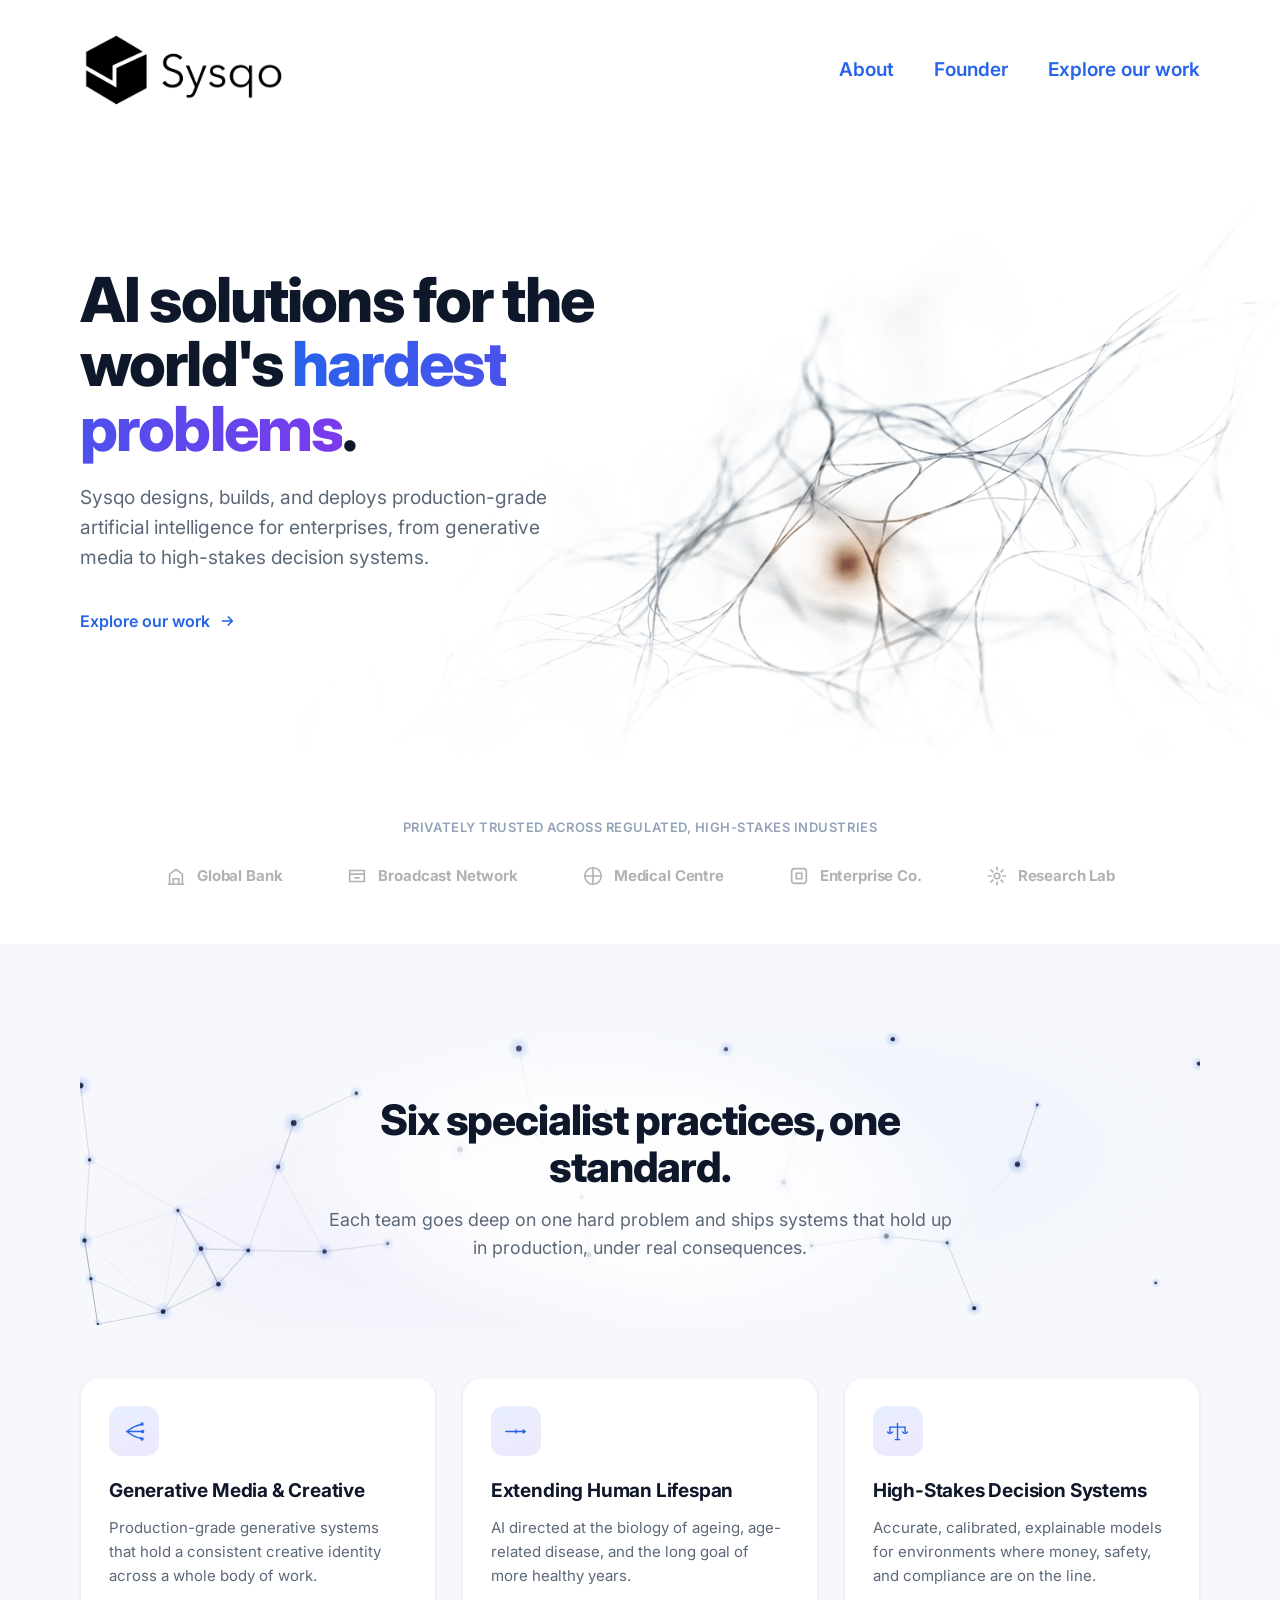
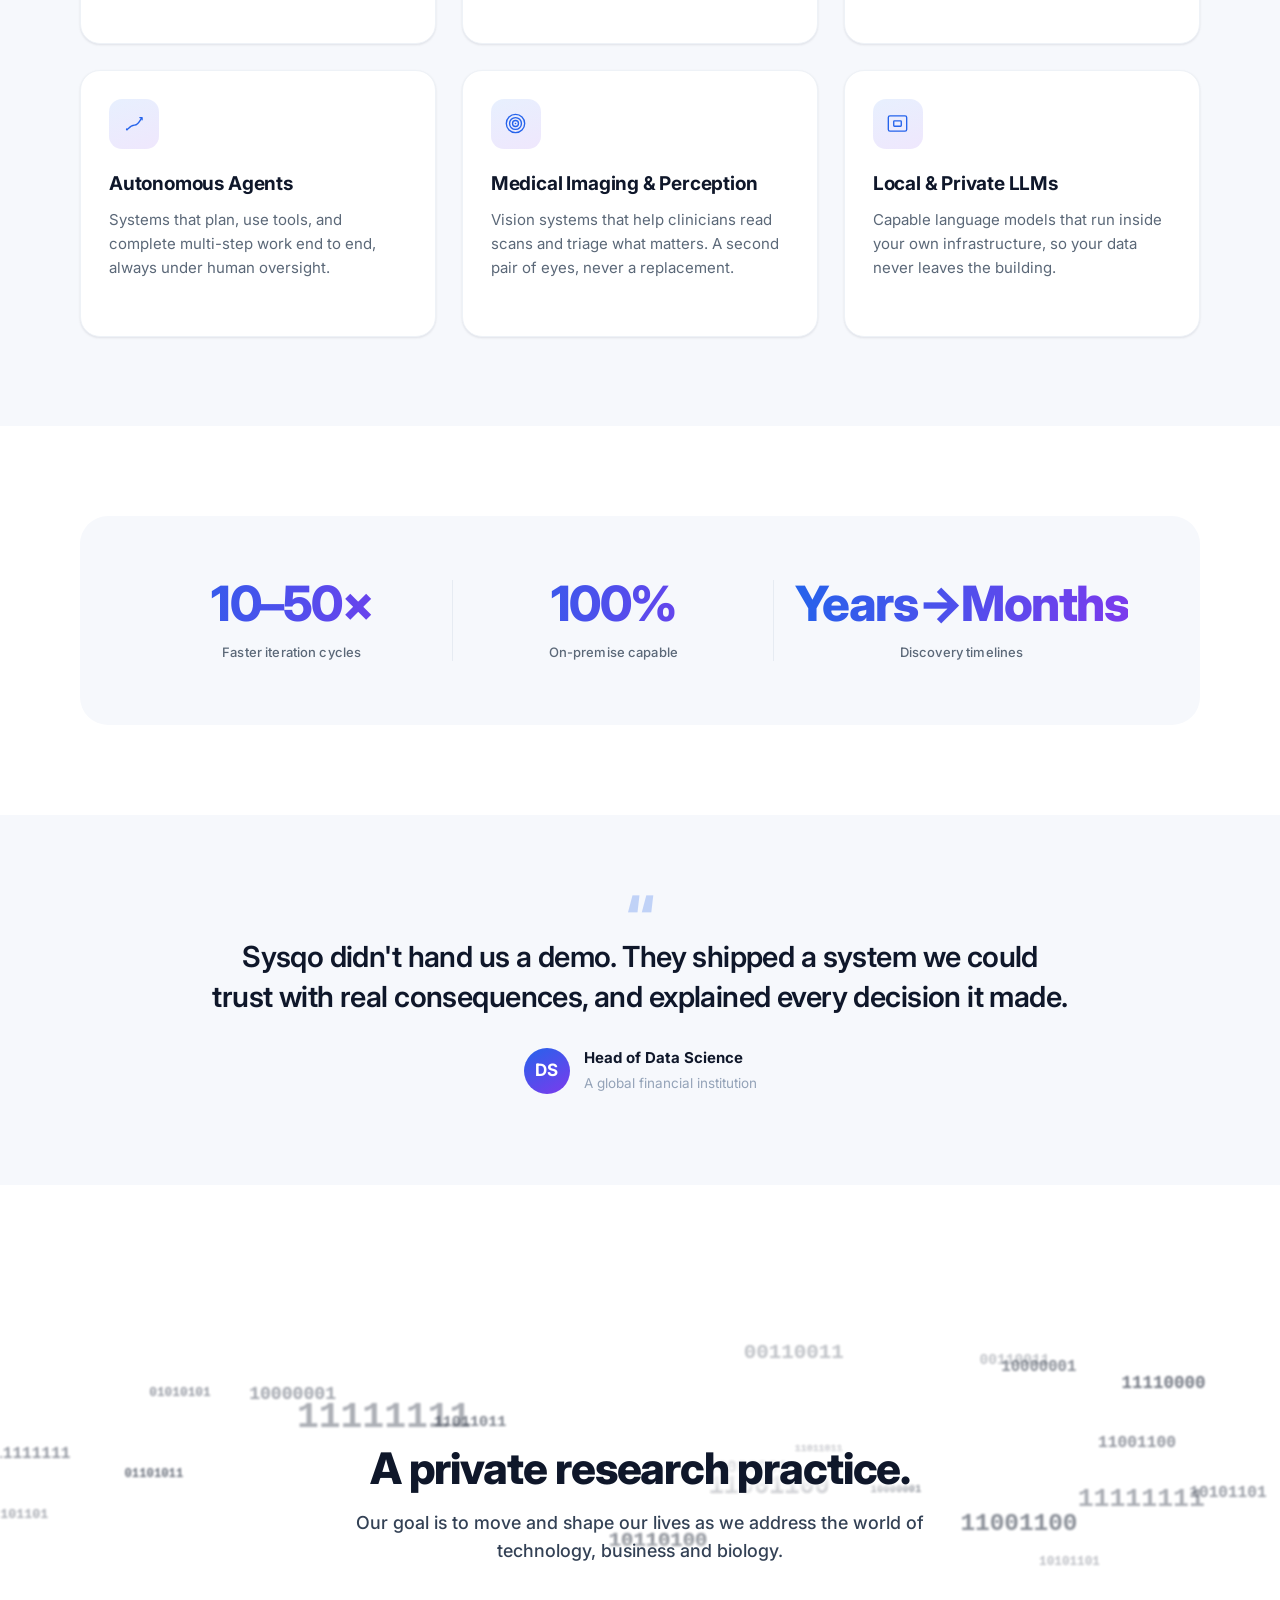
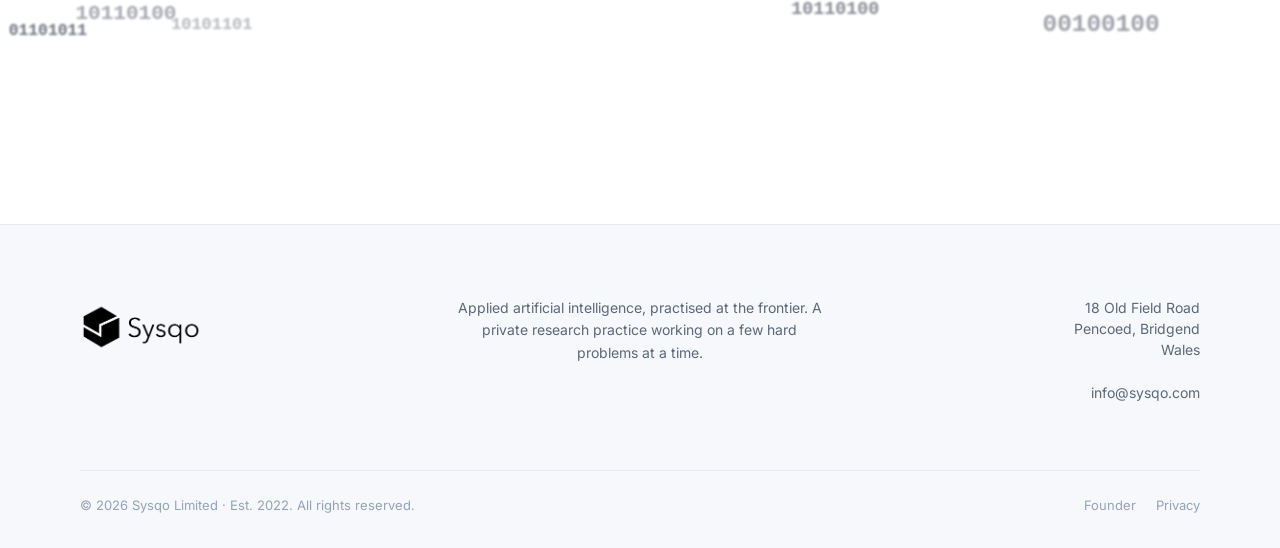
==== commit d2a34e01: "Homepage SEO: canonical, OG/Twitter, JSON-LD, sitemap, robots, OG image - Add canonical, expanded me" ====
--- a/index.html
+++ b/index.html
@@ -4,7 +4,51 @@
 <meta charset="UTF-8">
 <meta name="viewport" content="width=device-width, initial-scale=1.0">
 <title>Sysqo · Applied AI for the world's hardest problems</title>
-<meta name="description" content="Sysqo is an applied artificial-intelligence consultancy building production-grade AI for enterprises.">
+<meta name="description" content="Sysqo designs, builds, and deploys production-grade AI for enterprises across finance, healthcare, and media — from private LLMs to high-stakes decision systems.">
+<link rel="canonical" href="https://sysqo.com/">
+<link rel="sitemap" type="application/xml" href="/sitemap.xml">
+
+<meta property="og:type"        content="website">
+<meta property="og:url"         content="https://sysqo.com/">
+<meta property="og:title"       content="Sysqo · Applied AI for the world's hardest problems">
+<meta property="og:description" content="Sysqo designs, builds, and deploys production-grade artificial intelligence for enterprises, from generative media to high-stakes decision systems.">
+<meta property="og:image"       content="https://sysqo.com/assets/og-image.jpg">
+<meta property="og:site_name"   content="Sysqo">
+
+<meta name="twitter:card"        content="summary_large_image">
+<meta name="twitter:title"       content="Sysqo · Applied AI for the world's hardest problems">
+<meta name="twitter:description" content="Sysqo designs, builds, and deploys production-grade artificial intelligence for enterprises, from generative media to high-stakes decision systems.">
+<meta name="twitter:image"       content="https://sysqo.com/assets/og-image.jpg">
+
+<script type="application/ld+json">
+{
+  "@context": "https://schema.org",
+  "@type": "Organization",
+  "name": "Sysqo",
+  "url": "https://sysqo.com",
+  "logo": "https://sysqo.com/assets/sysqo-wordmark.png",
+  "description": "Applied artificial intelligence consultancy building production-grade AI for enterprises.",
+  "address": {
+    "@type": "PostalAddress",
+    "streetAddress": "18 Old Field Road",
+    "addressLocality": "Pencoed, Bridgend",
+    "addressRegion": "Wales",
+    "addressCountry": "GB"
+  },
+  "email": "info@sysqo.com",
+  "foundingDate": "2022",
+  "sameAs": []
+}
+</script>
+<script type="application/ld+json">
+{
+  "@context": "https://schema.org",
+  "@type": "WebSite",
+  "name": "Sysqo",
+  "url": "https://sysqo.com"
+}
+</script>
+
 <link rel="icon" type="image/png" href="assets/favicon.png">
 <link rel="apple-touch-icon" href="assets/favicon.png">
 <link rel="preconnect" href="https://fonts.googleapis.com">
@@ -281,8 +325,8 @@
   <!-- NAV -->
   <nav class="nav" id="nav">
     <div class="nav-in">
-      <a class="brand" href="#top" aria-label="Sysqo">
-        <img src="assets/sysqo-wordmark.png" alt="Sysqo" data-comment-anchor="e89434e9af-img">
+      <a class="brand" href="#top" aria-label="Sysqo – back to top">
+        <img src="assets/sysqo-wordmark.png" alt="Sysqo" width="1024" height="500" data-comment-anchor="e89434e9af-img">
       </a>
       <div class="nav-cta">
         <a class="nav-explore" href="about.html">About</a>
@@ -299,8 +343,8 @@
       <svg viewBox="0 0 24 24" fill="none" stroke="currentColor" stroke-width="2" stroke-linecap="round"><path d="M5 5l14 14M19 5L5 19"/></svg>
     </button>
     <nav class="mobile-menu-links" aria-label="Mobile menu">
-      <a href="about.html">About</a>
-      <a href="founder.html">Founder</a>
+      <a href="about.html" aria-label="About Sysqo">About</a>
+      <a href="founder.html" aria-label="About the founder">Founder</a>
       <div class="menu-label">Practices</div>
       <a href="generative-media.html">Generative Media</a>
       <a href="lifespan.html">Extending Lifespan</a>
@@ -441,8 +485,8 @@
     <div class="wrap">
       <div class="foot-grid">
         <div class="foot-brand">
-          <a class="brand" href="#top" aria-label="Sysqo">
-            <img src="assets/sysqo-wordmark.png" alt="Sysqo">
+          <a class="brand" href="#top" aria-label="Sysqo – back to top">
+            <img src="assets/sysqo-wordmark.png" alt="Sysqo" width="1024" height="500" loading="lazy">
           </a>
         </div>
         <div class="foot-tagline">
@@ -450,7 +494,7 @@
         </div>
         <div class="foot-col">
           <p>18 Old Field Road<br>Pencoed, Bridgend<br>Wales</p>
-          <p style="margin-top:22px"><a href="mailto:info@sysqo.com">info@sysqo.com</a></p>
+          <p style="margin-top:22px"><a href="mailto:info@sysqo.com" aria-label="Email Sysqo">info@sysqo.com</a></p>
         </div>
       </div>
       <div class="foot-bottom">
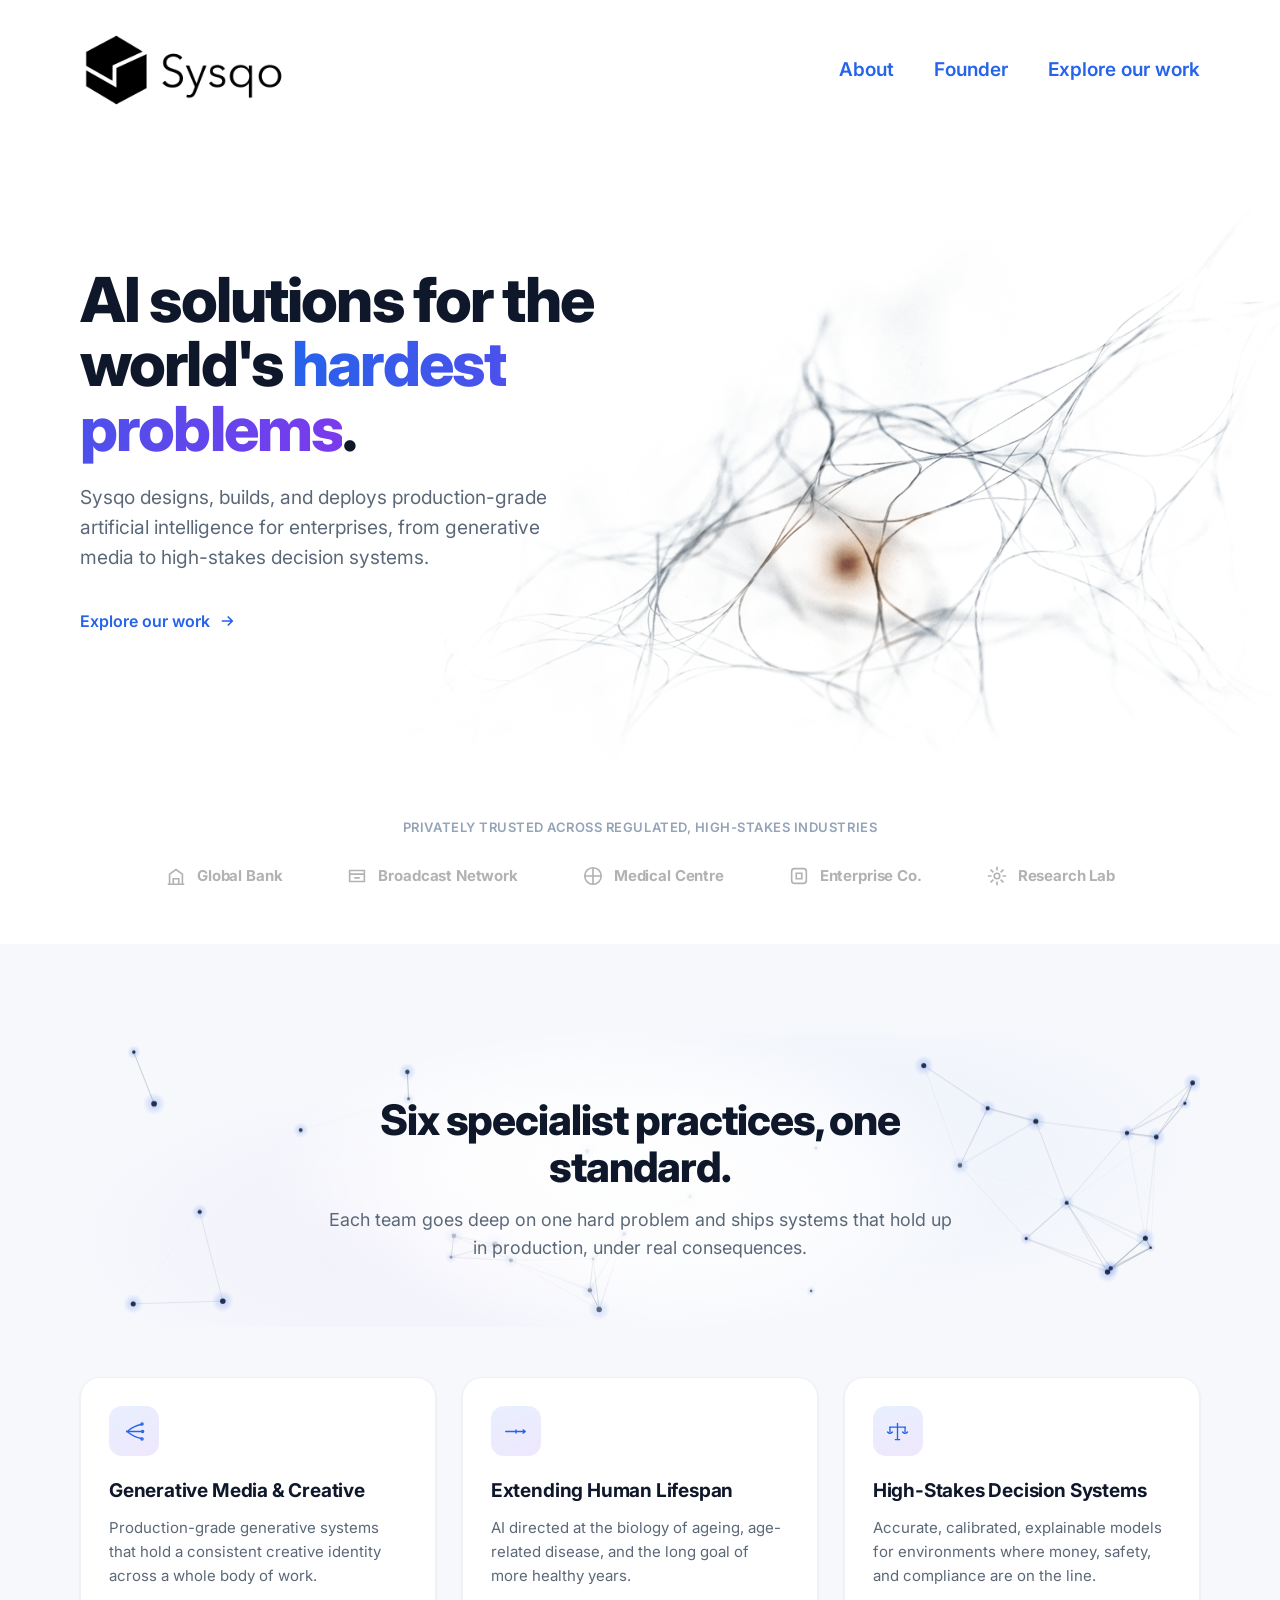
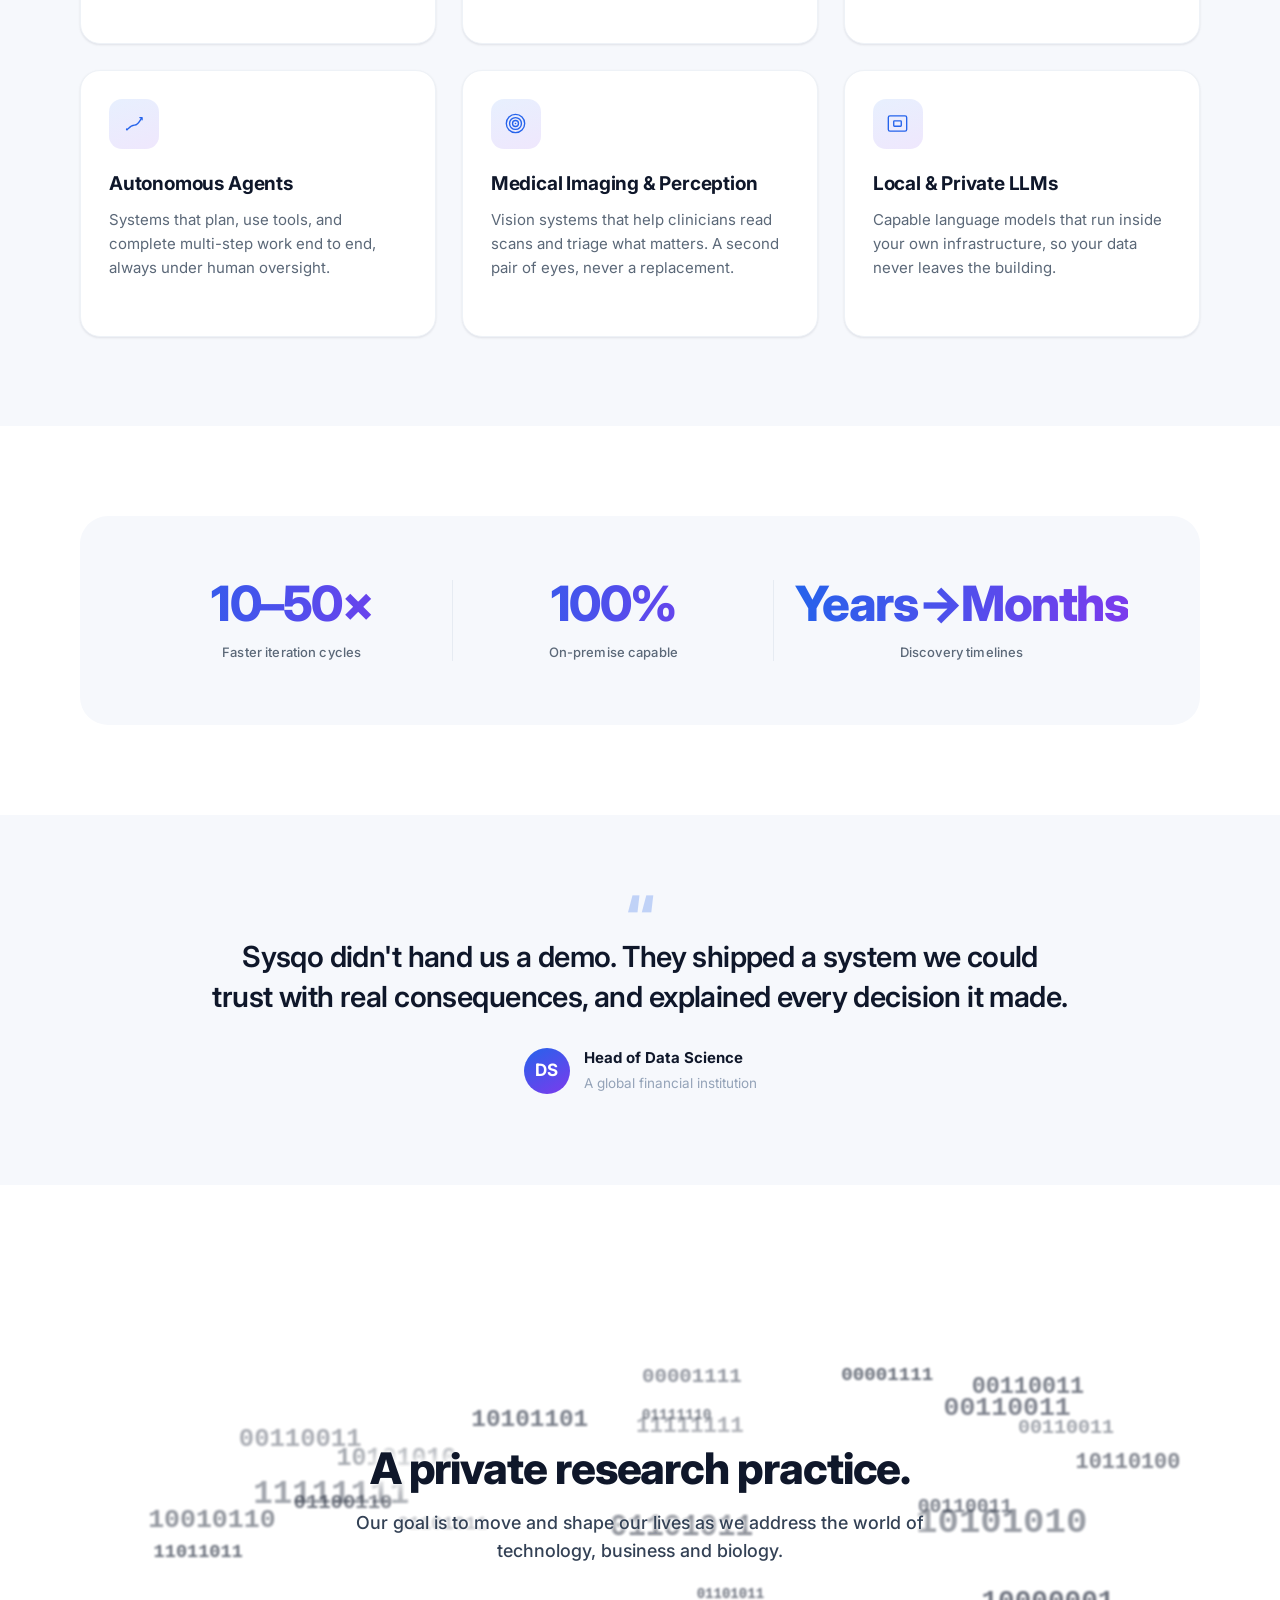
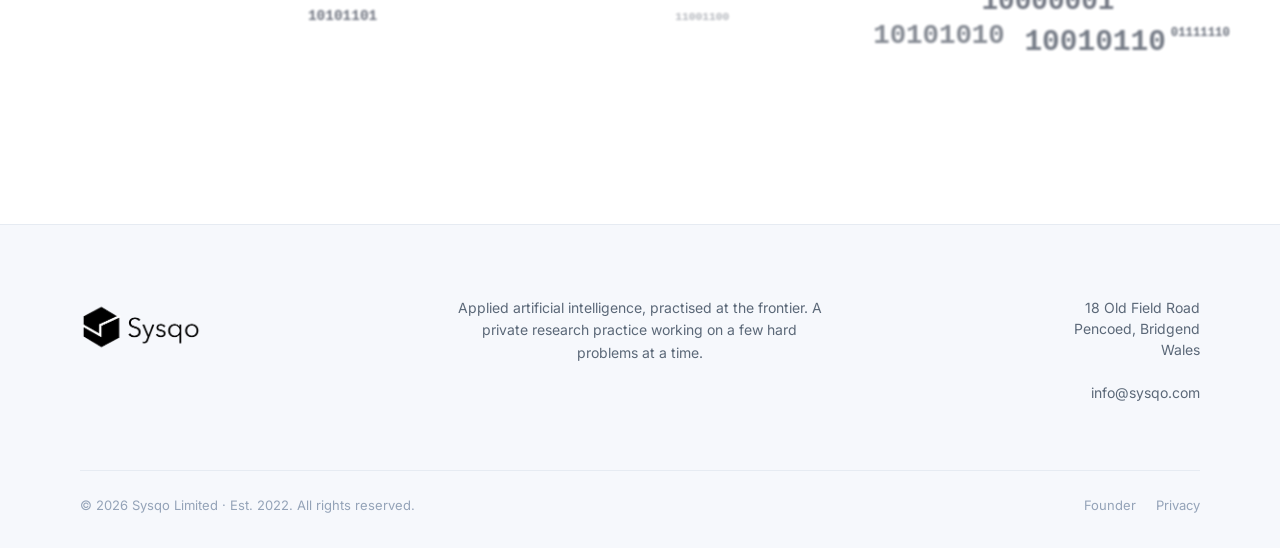
==== commit b8ece7b8: "SEO round 2: JSON-LD, meta length tuning, founder + media img dims - Trim index.html meta descriptio" ====
--- a/index.html
+++ b/index.html
@@ -4,7 +4,7 @@
 <meta charset="UTF-8">
 <meta name="viewport" content="width=device-width, initial-scale=1.0">
 <title>Sysqo · Applied AI for the world's hardest problems</title>
-<meta name="description" content="Sysqo designs, builds, and deploys production-grade AI for enterprises across finance, healthcare, and media — from private LLMs to high-stakes decision systems.">
+<meta name="description" content="Sysqo designs and builds production-grade AI for enterprises across finance, healthcare, and media — from private LLMs to high-stakes decision systems.">
 <link rel="canonical" href="https://sysqo.com/">
 <link rel="sitemap" type="application/xml" href="/sitemap.xml">
 
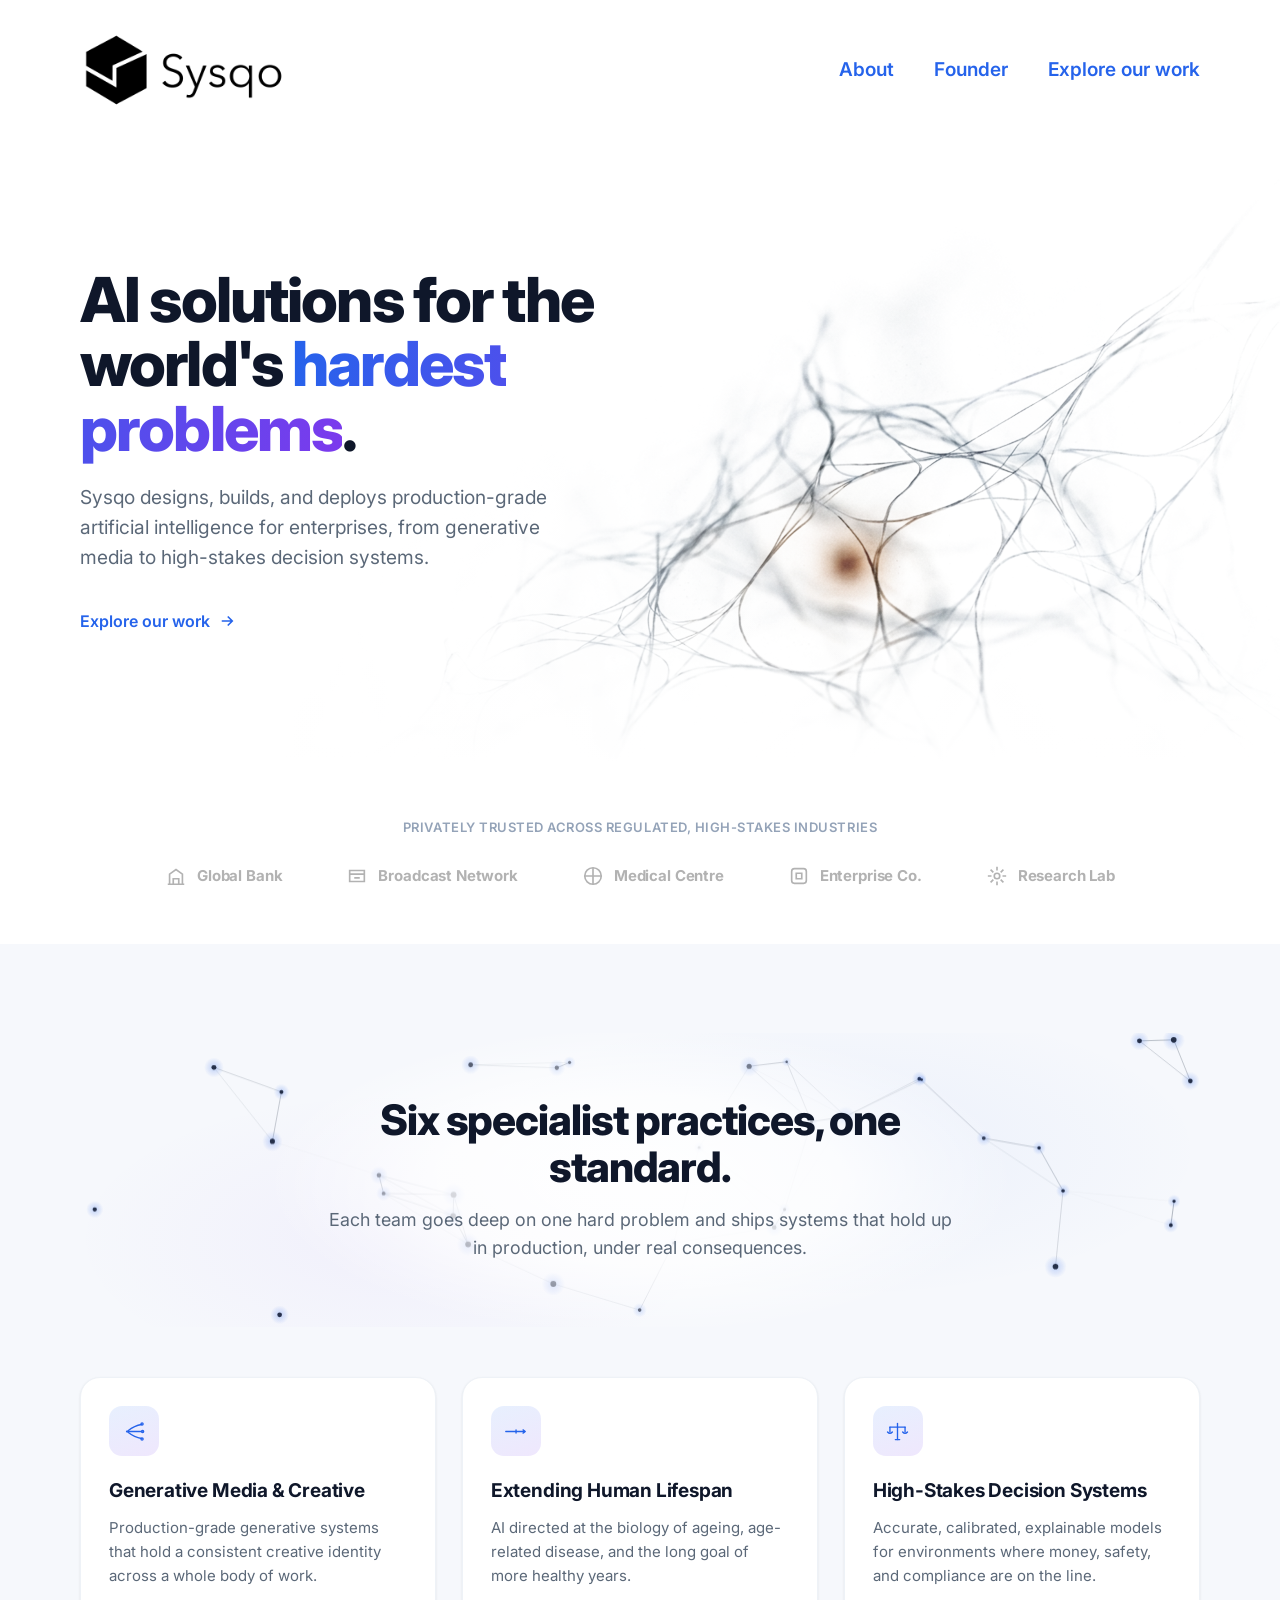
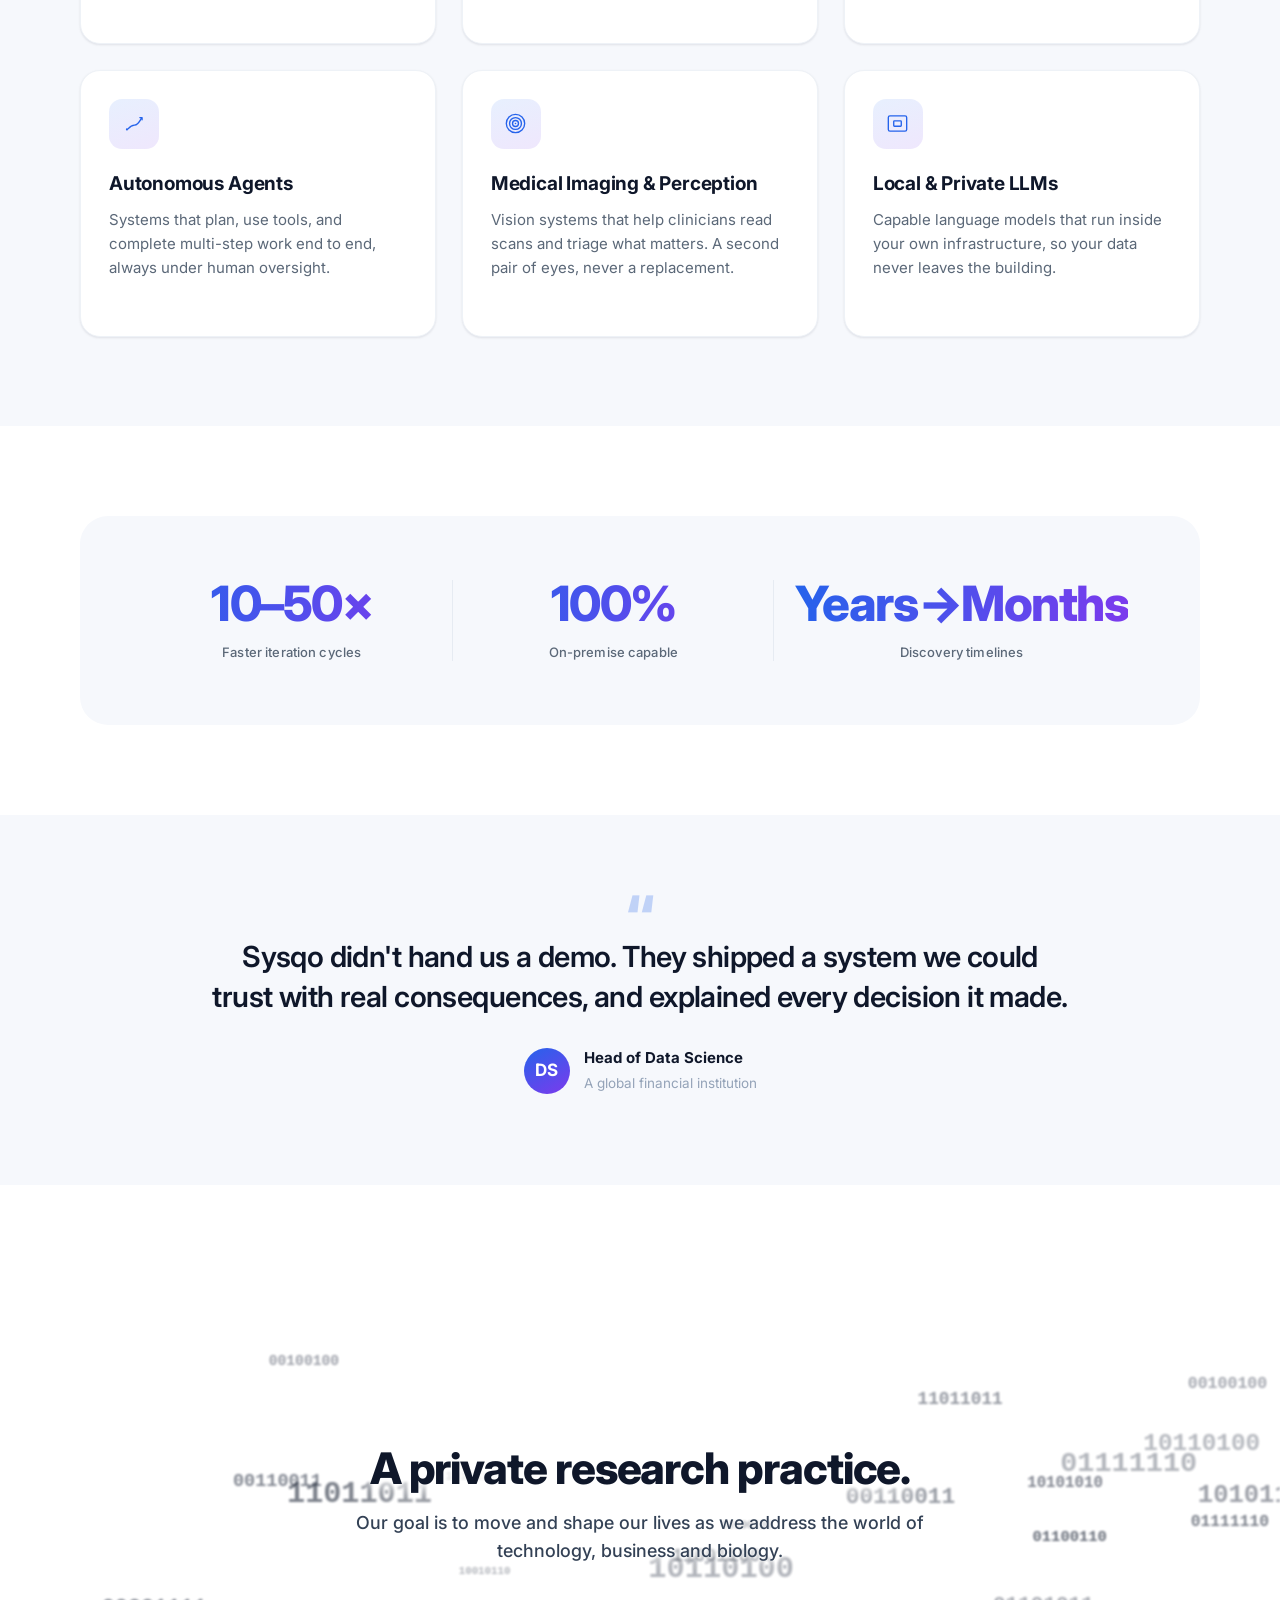
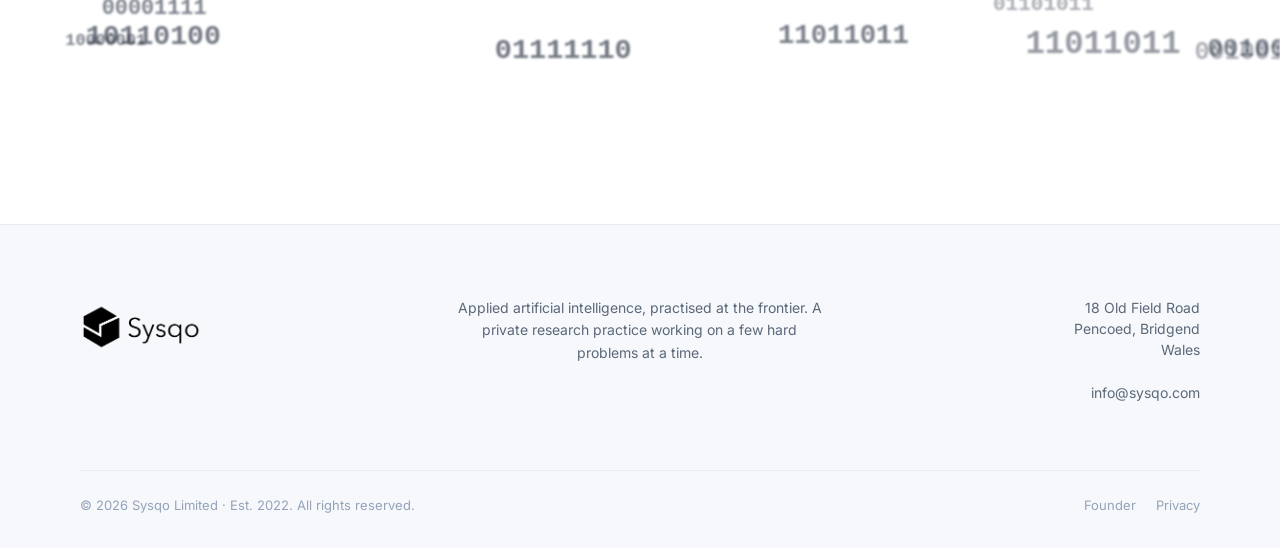
==== commit 810aaeae: "Add aria-labels to mobile-menu practice links and mailto contacts For every page, add full-name aria" ====
--- a/index.html
+++ b/index.html
@@ -346,16 +346,16 @@
       <a href="about.html" aria-label="About Sysqo">About</a>
       <a href="founder.html" aria-label="About the founder">Founder</a>
       <div class="menu-label">Practices</div>
-      <a href="generative-media.html">Generative Media</a>
-      <a href="lifespan.html">Extending Lifespan</a>
-      <a href="decision-systems.html">Decision Systems</a>
-      <a href="agents.html">Autonomous Agents</a>
-      <a href="medical-imaging.html">Medical Imaging</a>
-      <a href="local-llms.html">Local LLMs</a>
+      <a href="generative-media.html" aria-label="Generative Media &amp; Creative">Generative Media</a>
+      <a href="lifespan.html" aria-label="Extending Human Lifespan">Extending Lifespan</a>
+      <a href="decision-systems.html" aria-label="High-Stakes Decision Systems">Decision Systems</a>
+      <a href="agents.html" aria-label="Autonomous Agents">Autonomous Agents</a>
+      <a href="medical-imaging.html" aria-label="Medical Imaging &amp; Perception">Medical Imaging</a>
+      <a href="local-llms.html" aria-label="Local &amp; Private LLMs">Local LLMs</a>
     </nav>
     <div class="mobile-menu-contact">
       <div class="label">Contact</div>
-      <a href="mailto:info@sysqo.com">info@sysqo.com</a>
+      <a href="mailto:info@sysqo.com" aria-label="Email Sysqo at info@sysqo.com">info@sysqo.com</a>
     </div>
   </div>
   <script src="assets/mobile-menu.js"></script>
@@ -494,7 +494,7 @@
         </div>
         <div class="foot-col">
           <p>18 Old Field Road<br>Pencoed, Bridgend<br>Wales</p>
-          <p style="margin-top:22px"><a href="mailto:info@sysqo.com" aria-label="Email Sysqo">info@sysqo.com</a></p>
+          <p style="margin-top:22px"><a href="mailto:info@sysqo.com" aria-label="Email Sysqo at info@sysqo.com">info@sysqo.com</a></p>
         </div>
       </div>
       <div class="foot-bottom">
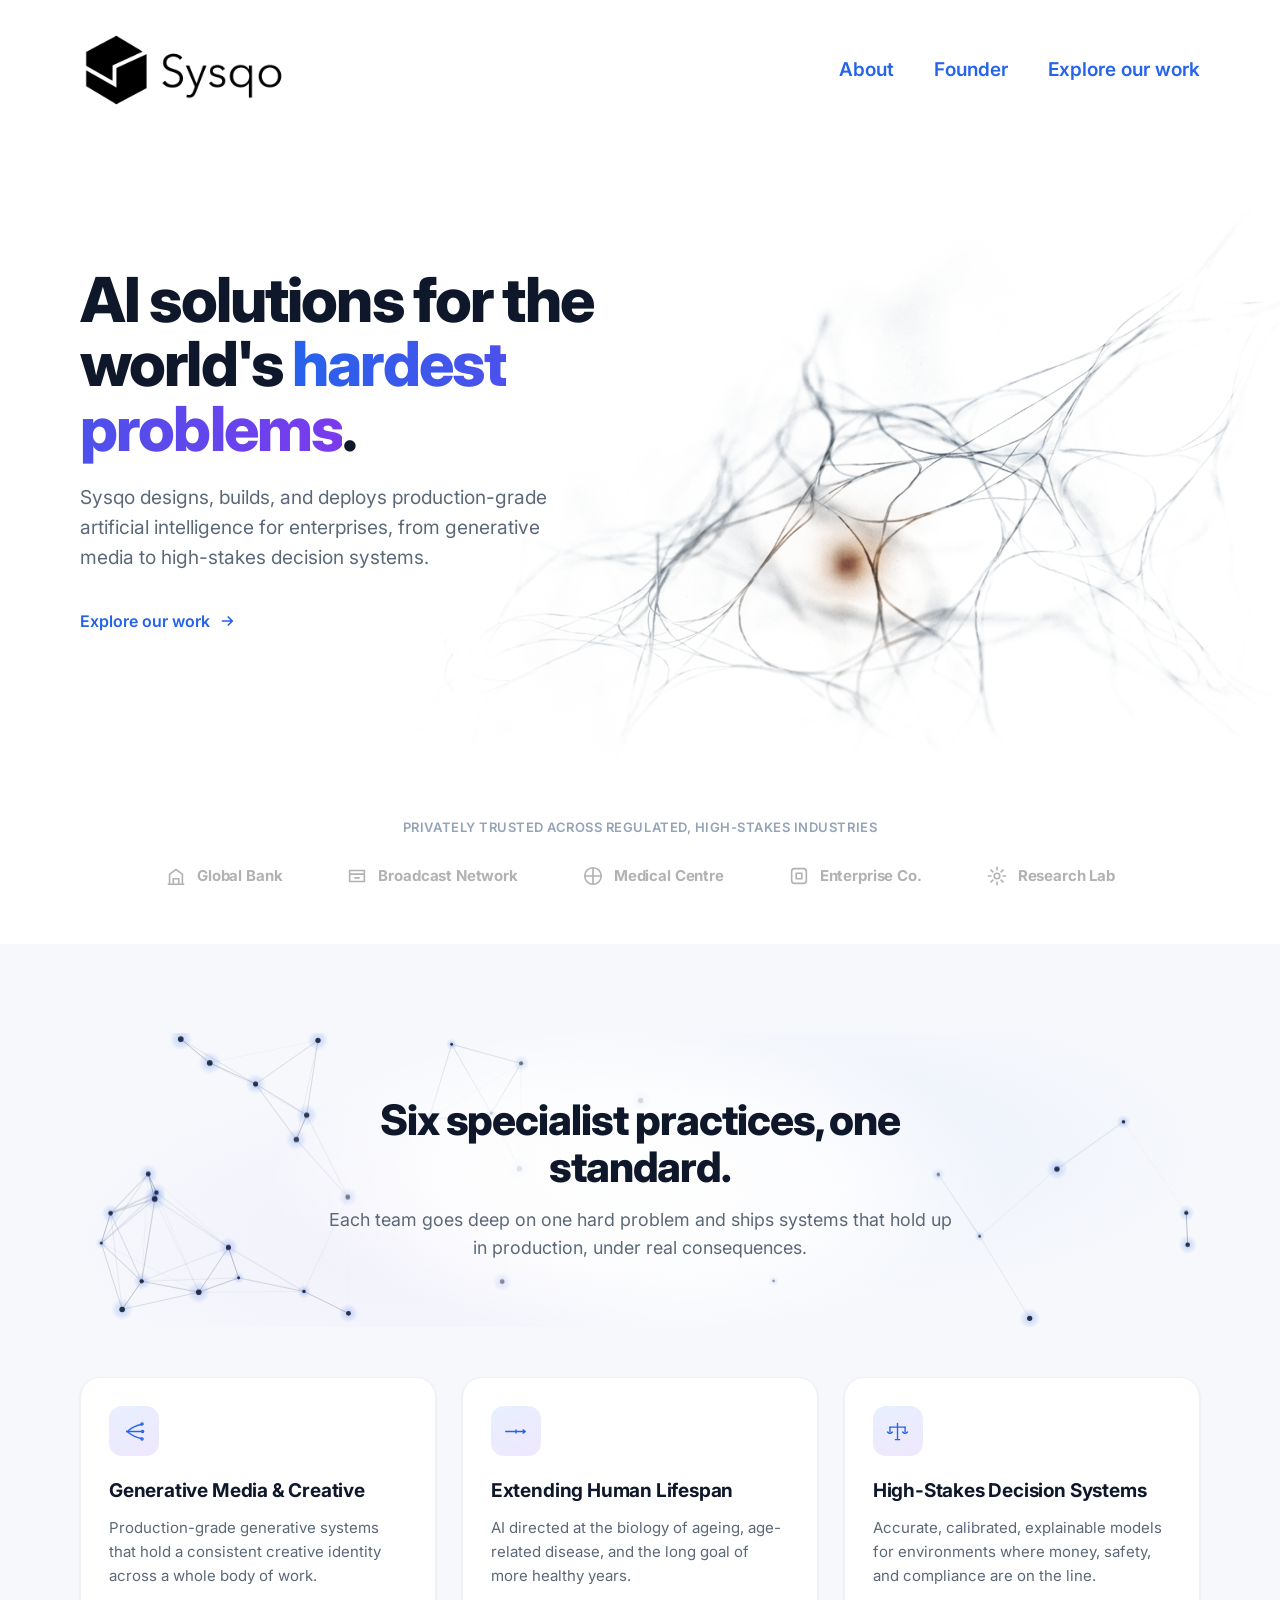
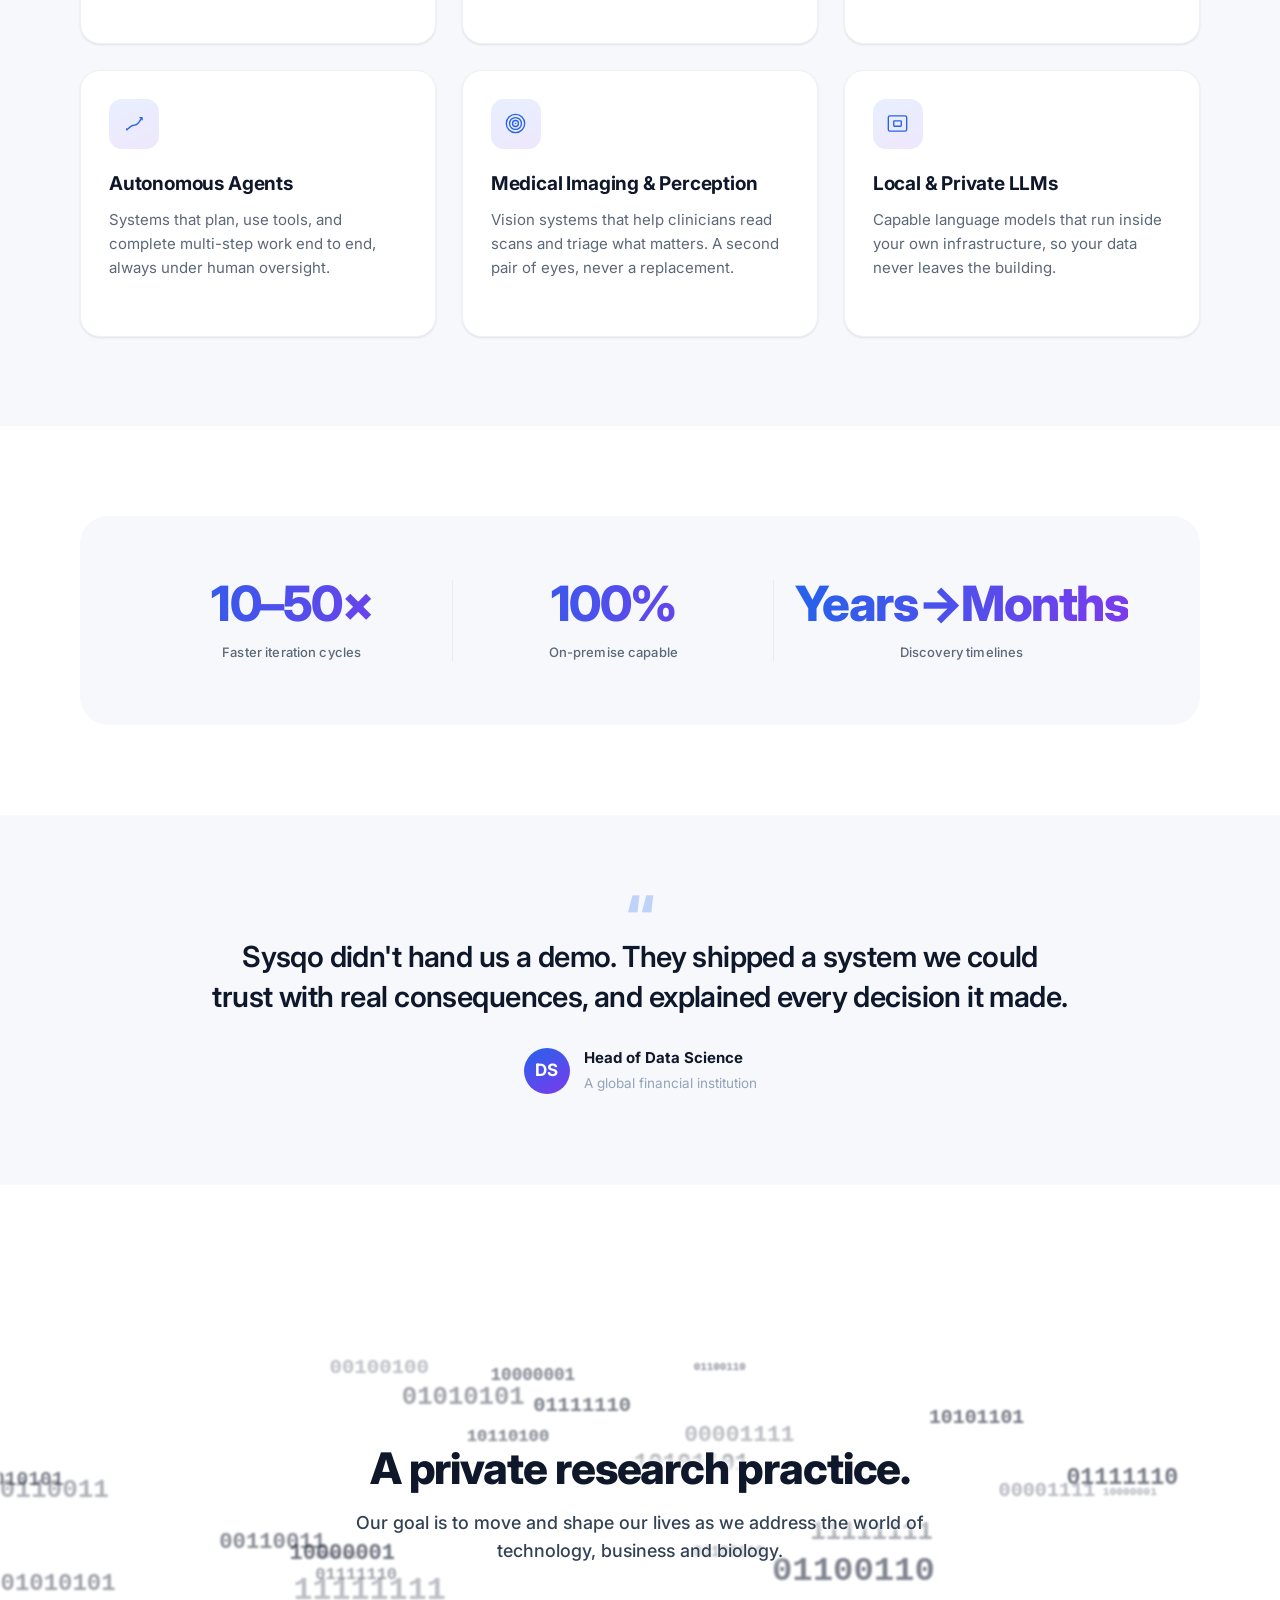
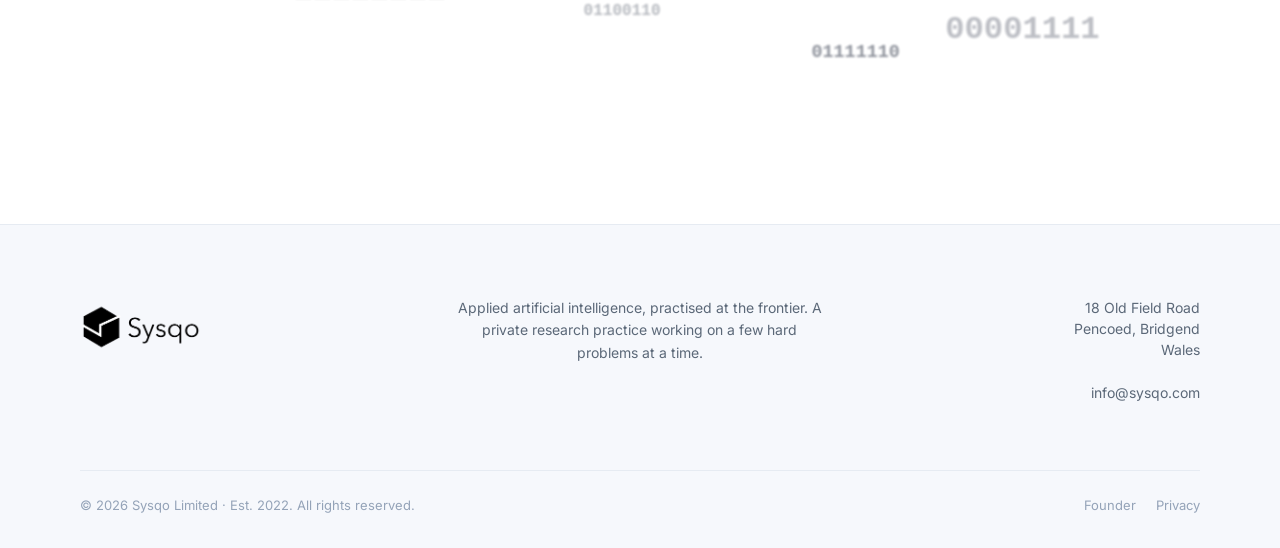
==== commit cd6b38d0: "Mobile menu: expand visible text to match aria-labels (WCAG 2.5.3) "Extending Lifespan" -> "Extendin" ====
--- a/index.html
+++ b/index.html
@@ -347,11 +347,11 @@
       <a href="founder.html" aria-label="About the founder">Founder</a>
       <div class="menu-label">Practices</div>
       <a href="generative-media.html" aria-label="Generative Media &amp; Creative">Generative Media</a>
-      <a href="lifespan.html" aria-label="Extending Human Lifespan">Extending Lifespan</a>
+      <a href="lifespan.html" aria-label="Extending Human Lifespan">Extending Human Lifespan</a>
       <a href="decision-systems.html" aria-label="High-Stakes Decision Systems">Decision Systems</a>
       <a href="agents.html" aria-label="Autonomous Agents">Autonomous Agents</a>
       <a href="medical-imaging.html" aria-label="Medical Imaging &amp; Perception">Medical Imaging</a>
-      <a href="local-llms.html" aria-label="Local &amp; Private LLMs">Local LLMs</a>
+      <a href="local-llms.html" aria-label="Local &amp; Private LLMs">Local &amp; Private LLMs</a>
     </nav>
     <div class="mobile-menu-contact">
       <div class="label">Contact</div>
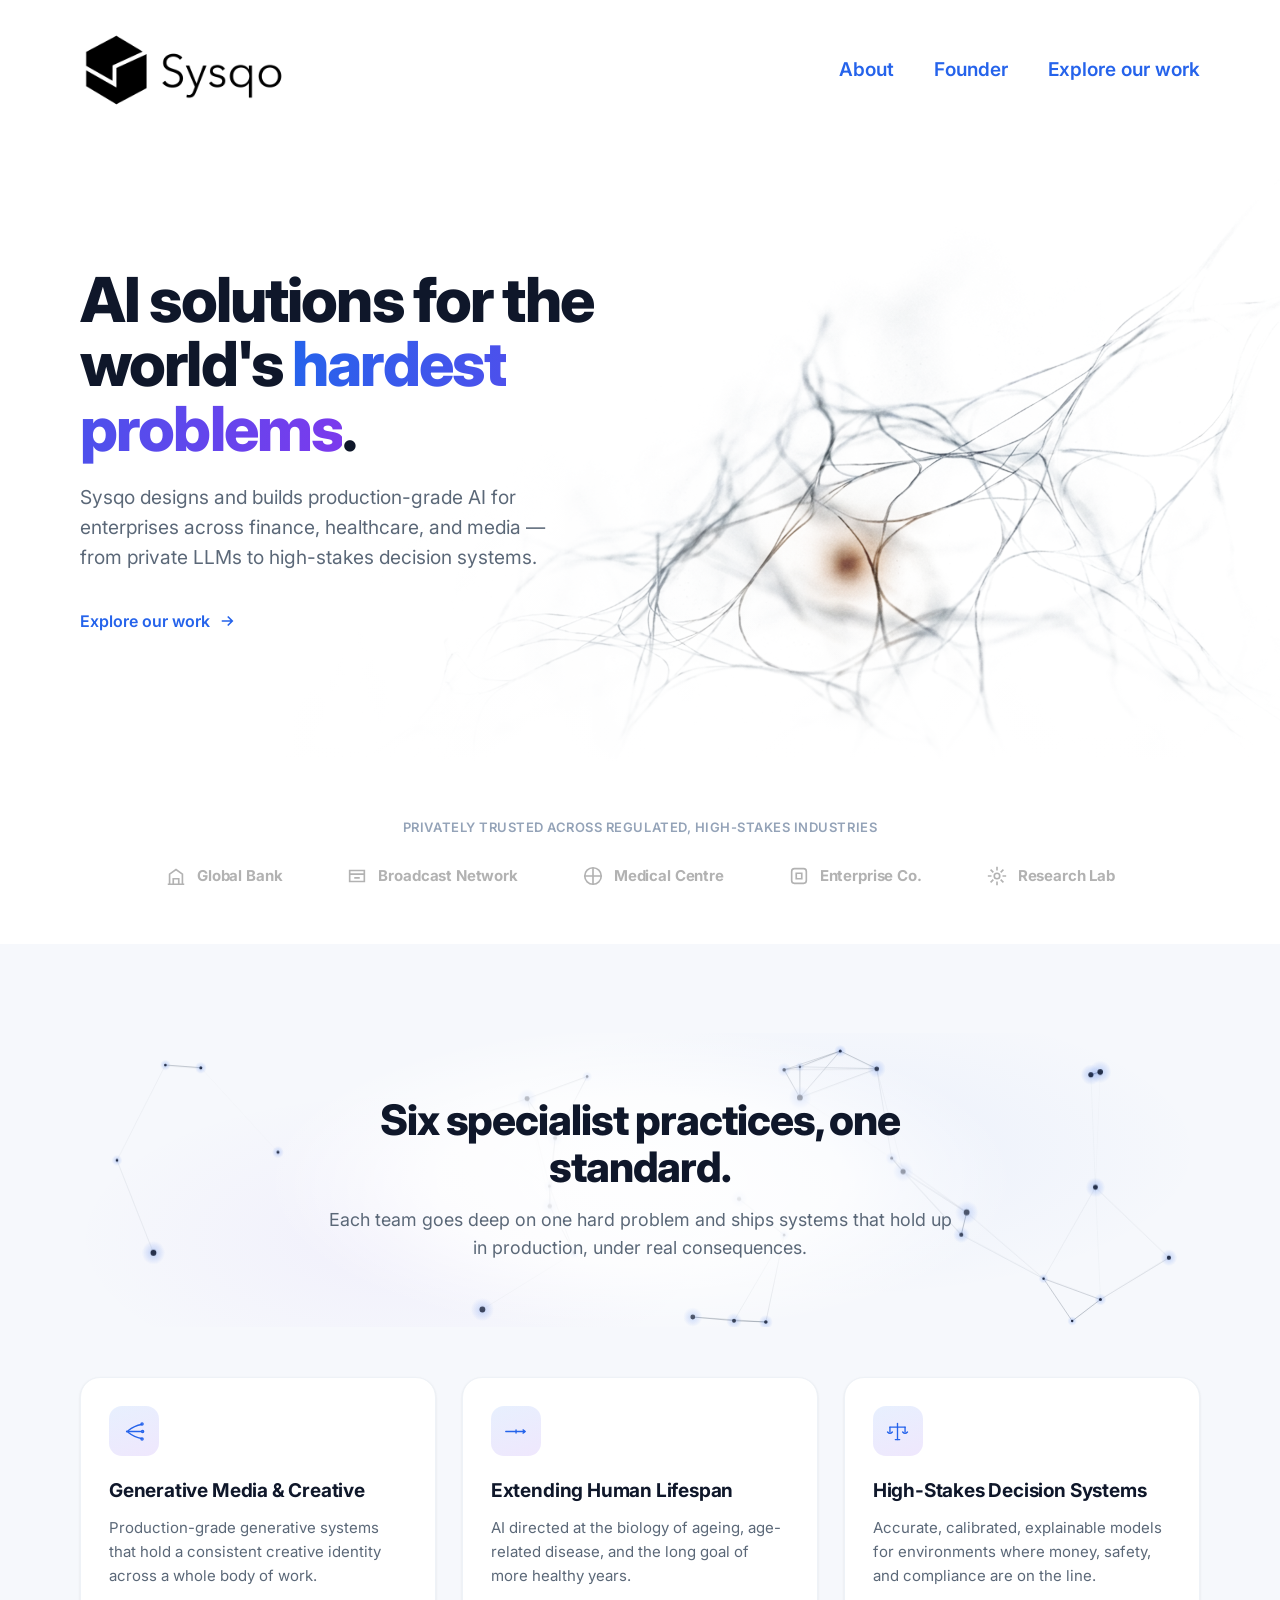
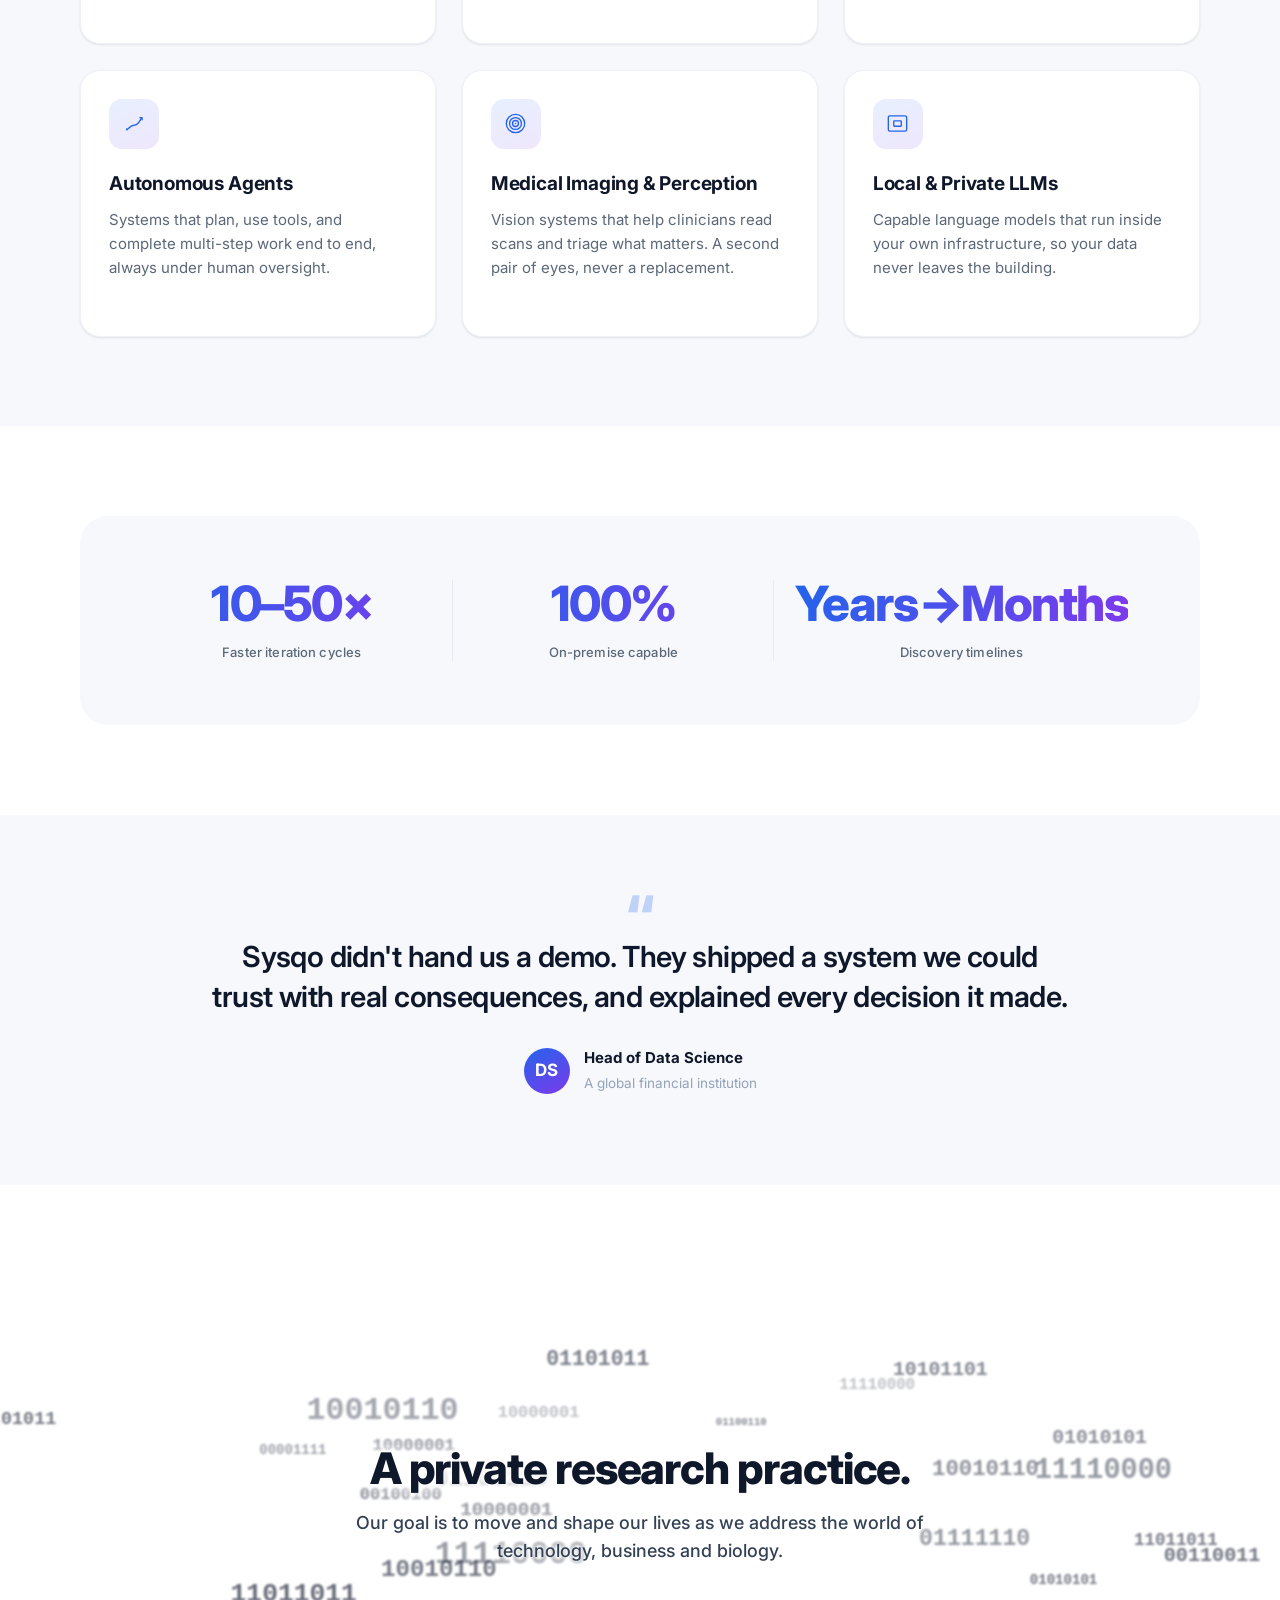
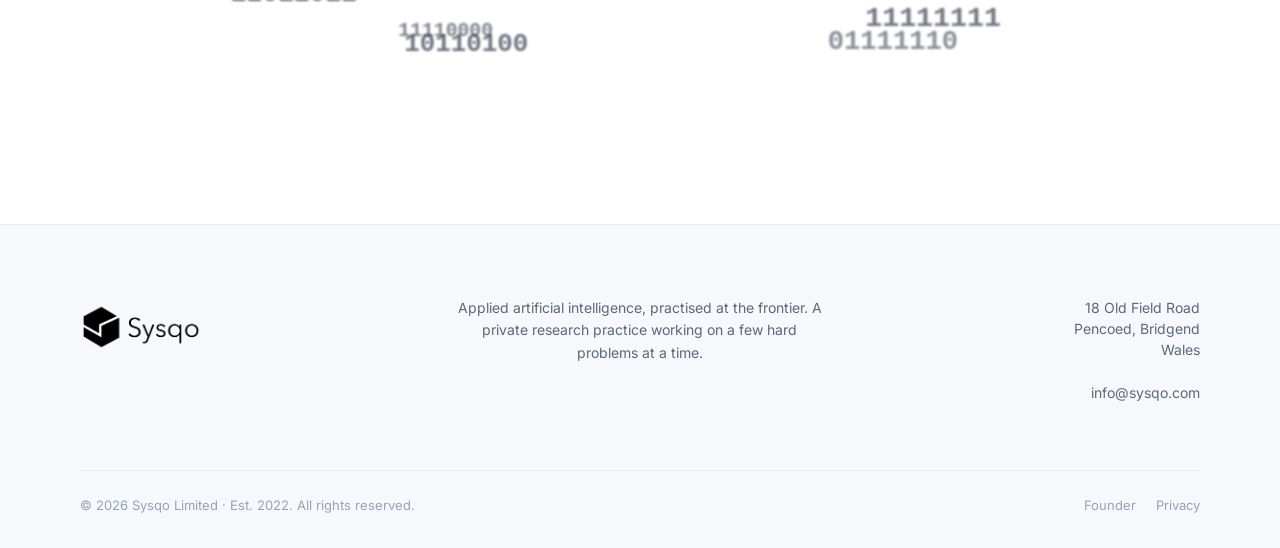
==== commit 781f67dc: "Sync index OG/Twitter descriptions, mark header logos loading=eager - index.html: og:description and" ====
--- a/index.html
+++ b/index.html
@@ -11,13 +11,13 @@
 <meta property="og:type"        content="website">
 <meta property="og:url"         content="https://sysqo.com/">
 <meta property="og:title"       content="Sysqo · Applied AI for the world's hardest problems">
-<meta property="og:description" content="Sysqo designs, builds, and deploys production-grade artificial intelligence for enterprises, from generative media to high-stakes decision systems.">
+<meta property="og:description" content="Sysqo designs and builds production-grade AI for enterprises across finance, healthcare, and media — from private LLMs to high-stakes decision systems.">
 <meta property="og:image"       content="https://sysqo.com/assets/og-image.jpg">
 <meta property="og:site_name"   content="Sysqo">
 
 <meta name="twitter:card"        content="summary_large_image">
 <meta name="twitter:title"       content="Sysqo · Applied AI for the world's hardest problems">
-<meta name="twitter:description" content="Sysqo designs, builds, and deploys production-grade artificial intelligence for enterprises, from generative media to high-stakes decision systems.">
+<meta name="twitter:description" content="Sysqo designs and builds production-grade AI for enterprises across finance, healthcare, and media — from private LLMs to high-stakes decision systems.">
 <meta name="twitter:image"       content="https://sysqo.com/assets/og-image.jpg">
 
 <script type="application/ld+json">
@@ -326,7 +326,7 @@
   <nav class="nav" id="nav">
     <div class="nav-in">
       <a class="brand" href="#top" aria-label="Sysqo – back to top">
-        <img src="assets/sysqo-wordmark.png" alt="Sysqo" width="1024" height="500" data-comment-anchor="e89434e9af-img">
+        <img src="assets/sysqo-wordmark.png" alt="Sysqo" width="1024" height="500" loading="eager" data-comment-anchor="e89434e9af-img">
       </a>
       <div class="nav-cta">
         <a class="nav-explore" href="about.html">About</a>
@@ -368,7 +368,7 @@
     <div class="wrap">
       <div class="hero-copy rv">
         <h1 class="hero-title">AI solutions for the world's <span class="grad-text">hardest problems</span>.</h1>
-        <p class="hero-sub">Sysqo designs, builds, and deploys production-grade artificial intelligence for enterprises, from generative media to high-stakes decision systems.</p>
+        <p class="hero-sub">Sysqo designs and builds production-grade AI for enterprises across finance, healthcare, and media — from private LLMs to high-stakes decision systems.</p>
         <div class="hero-actions">
           <a class="hero-explore" href="#what-we-do">Explore our work
             <svg viewBox="0 0 24 24" fill="none" stroke="currentColor" stroke-width="2.2"><path d="M5 12h14M13 6l6 6-6 6"/></svg>
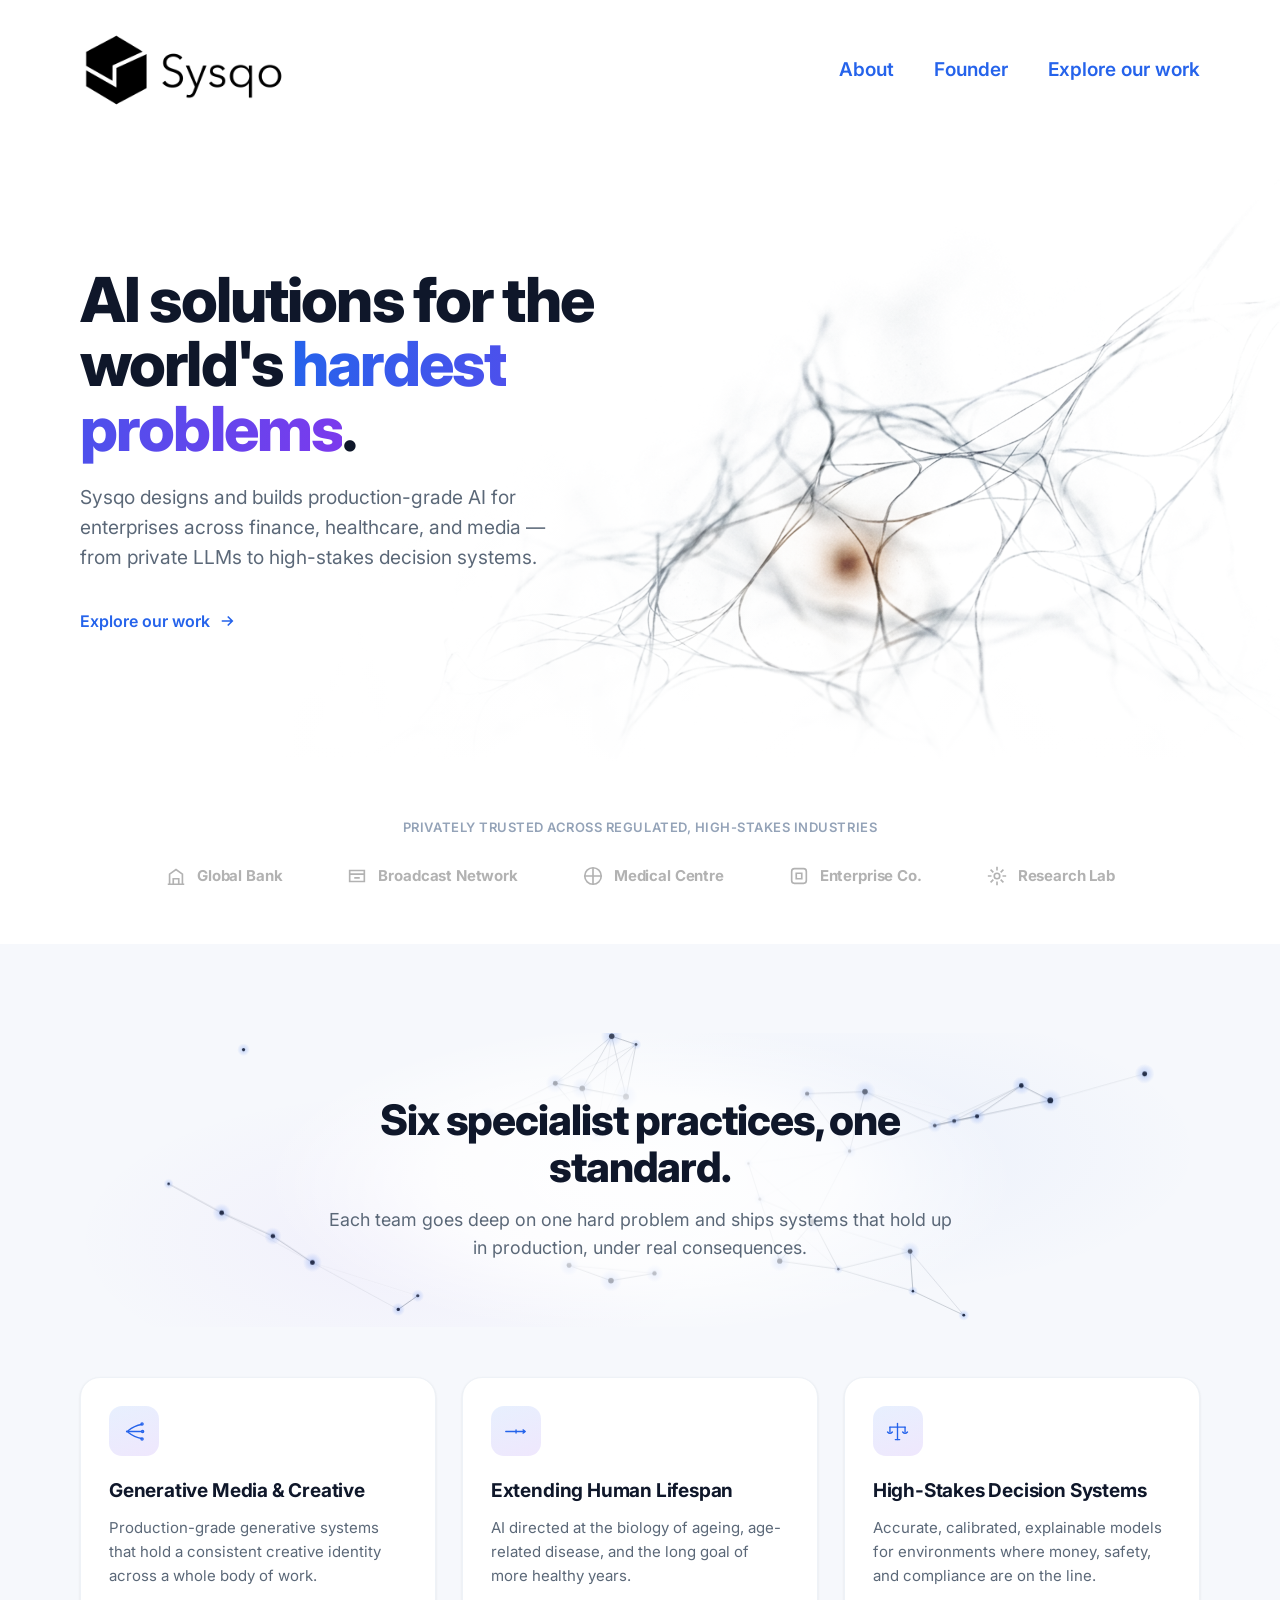
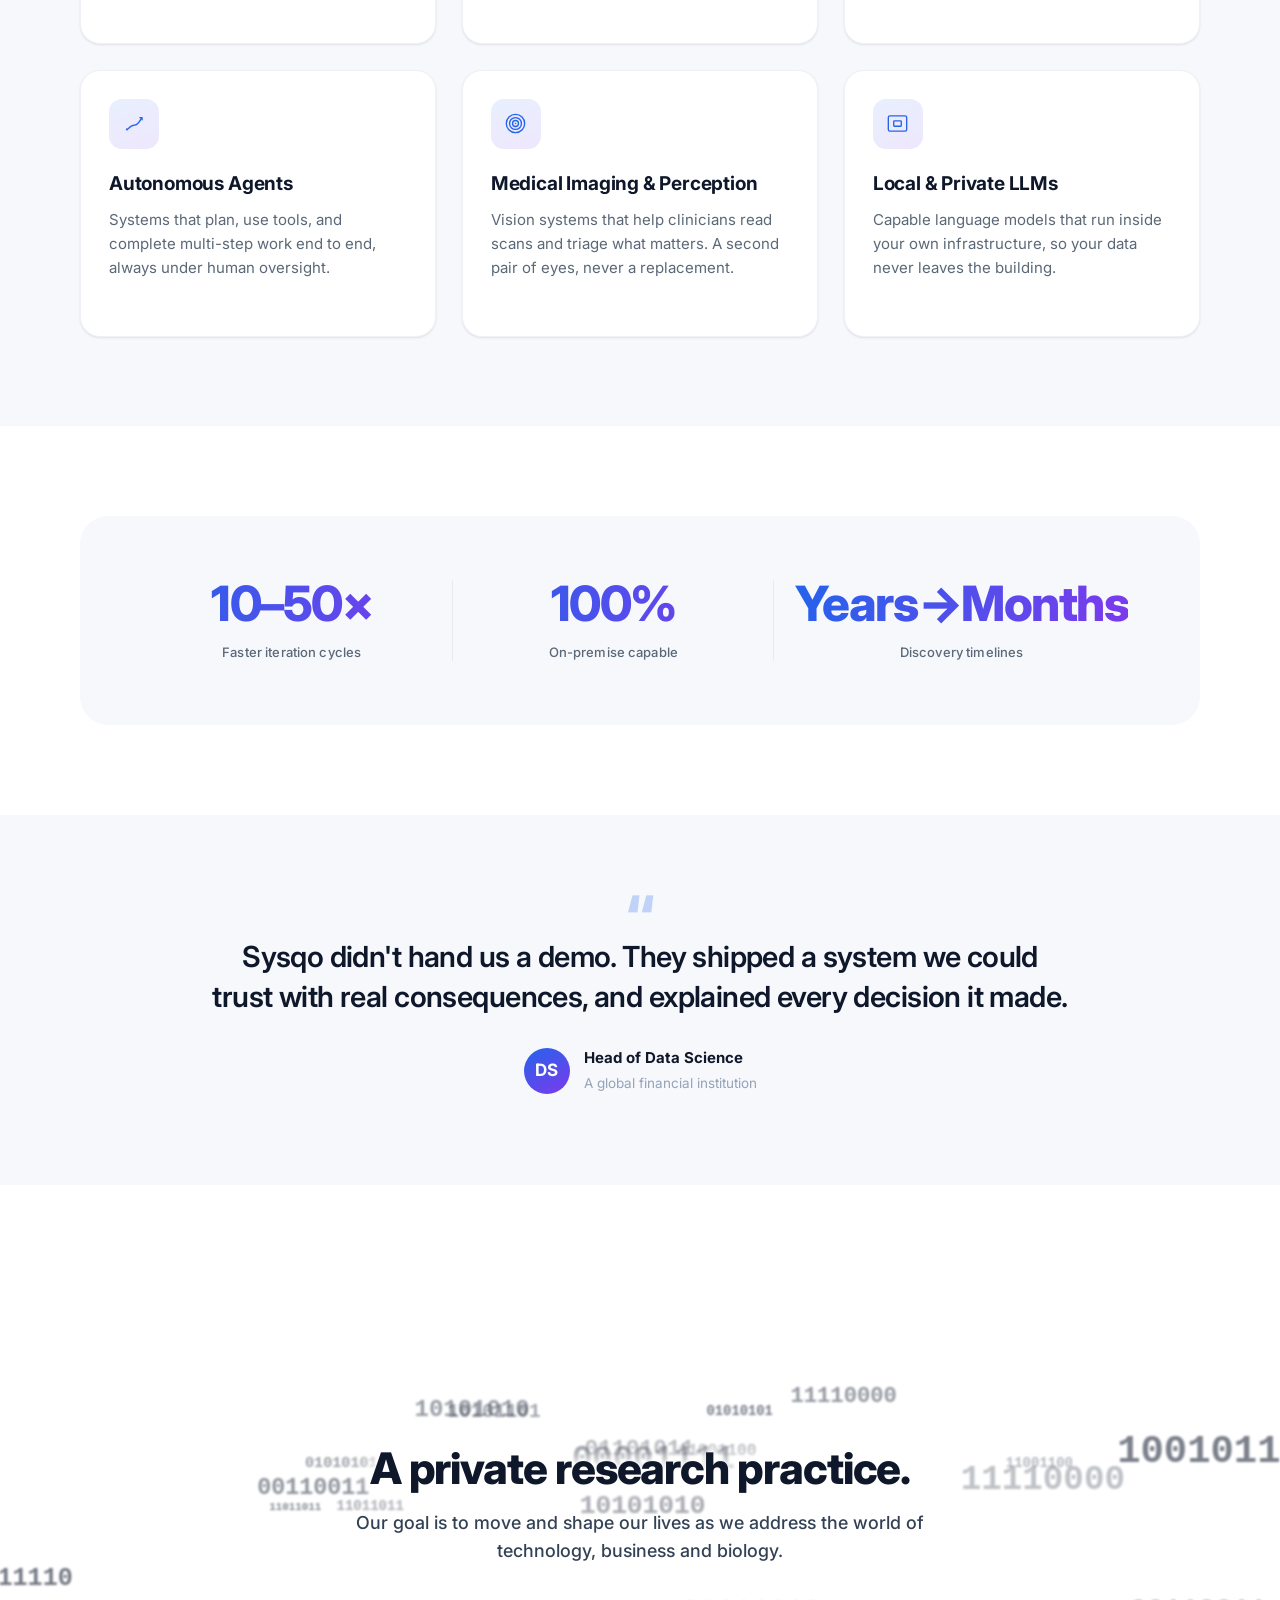
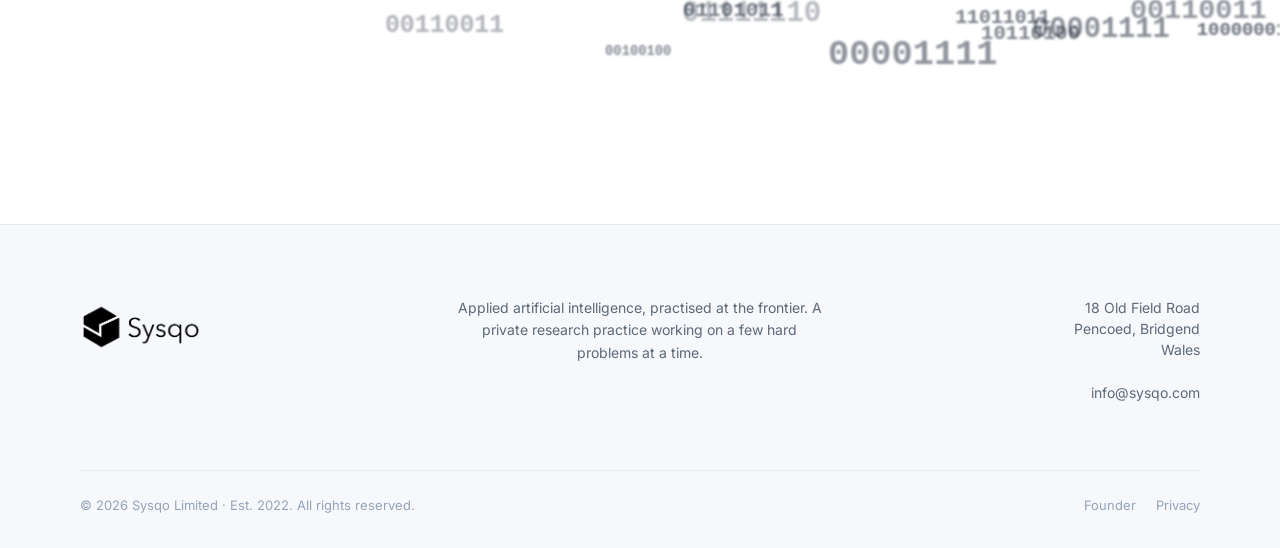
==== commit e9a98854: "OG images: clean wordmark rectangle + square icon variant for WhatsApp - Replace og-image.jpg (1200x" ====
--- a/index.html
+++ b/index.html
@@ -12,7 +12,14 @@
 <meta property="og:url"         content="https://sysqo.com/">
 <meta property="og:title"       content="Sysqo · Applied AI for the world's hardest problems">
 <meta property="og:description" content="Sysqo designs and builds production-grade AI for enterprises across finance, healthcare, and media — from private LLMs to high-stakes decision systems.">
-<meta property="og:image"       content="https://sysqo.com/assets/og-image.jpg">
+<meta property="og:image"        content="https://sysqo.com/assets/og-image.jpg">
+<meta property="og:image:width"  content="1200">
+<meta property="og:image:height" content="630">
+<meta property="og:image:alt"    content="Sysqo">
+<meta property="og:image"        content="https://sysqo.com/assets/og-image-square.jpg">
+<meta property="og:image:width"  content="1200">
+<meta property="og:image:height" content="1200">
+<meta property="og:image:alt"    content="Sysqo">
 <meta property="og:site_name"   content="Sysqo">
 
 <meta name="twitter:card"        content="summary_large_image">
